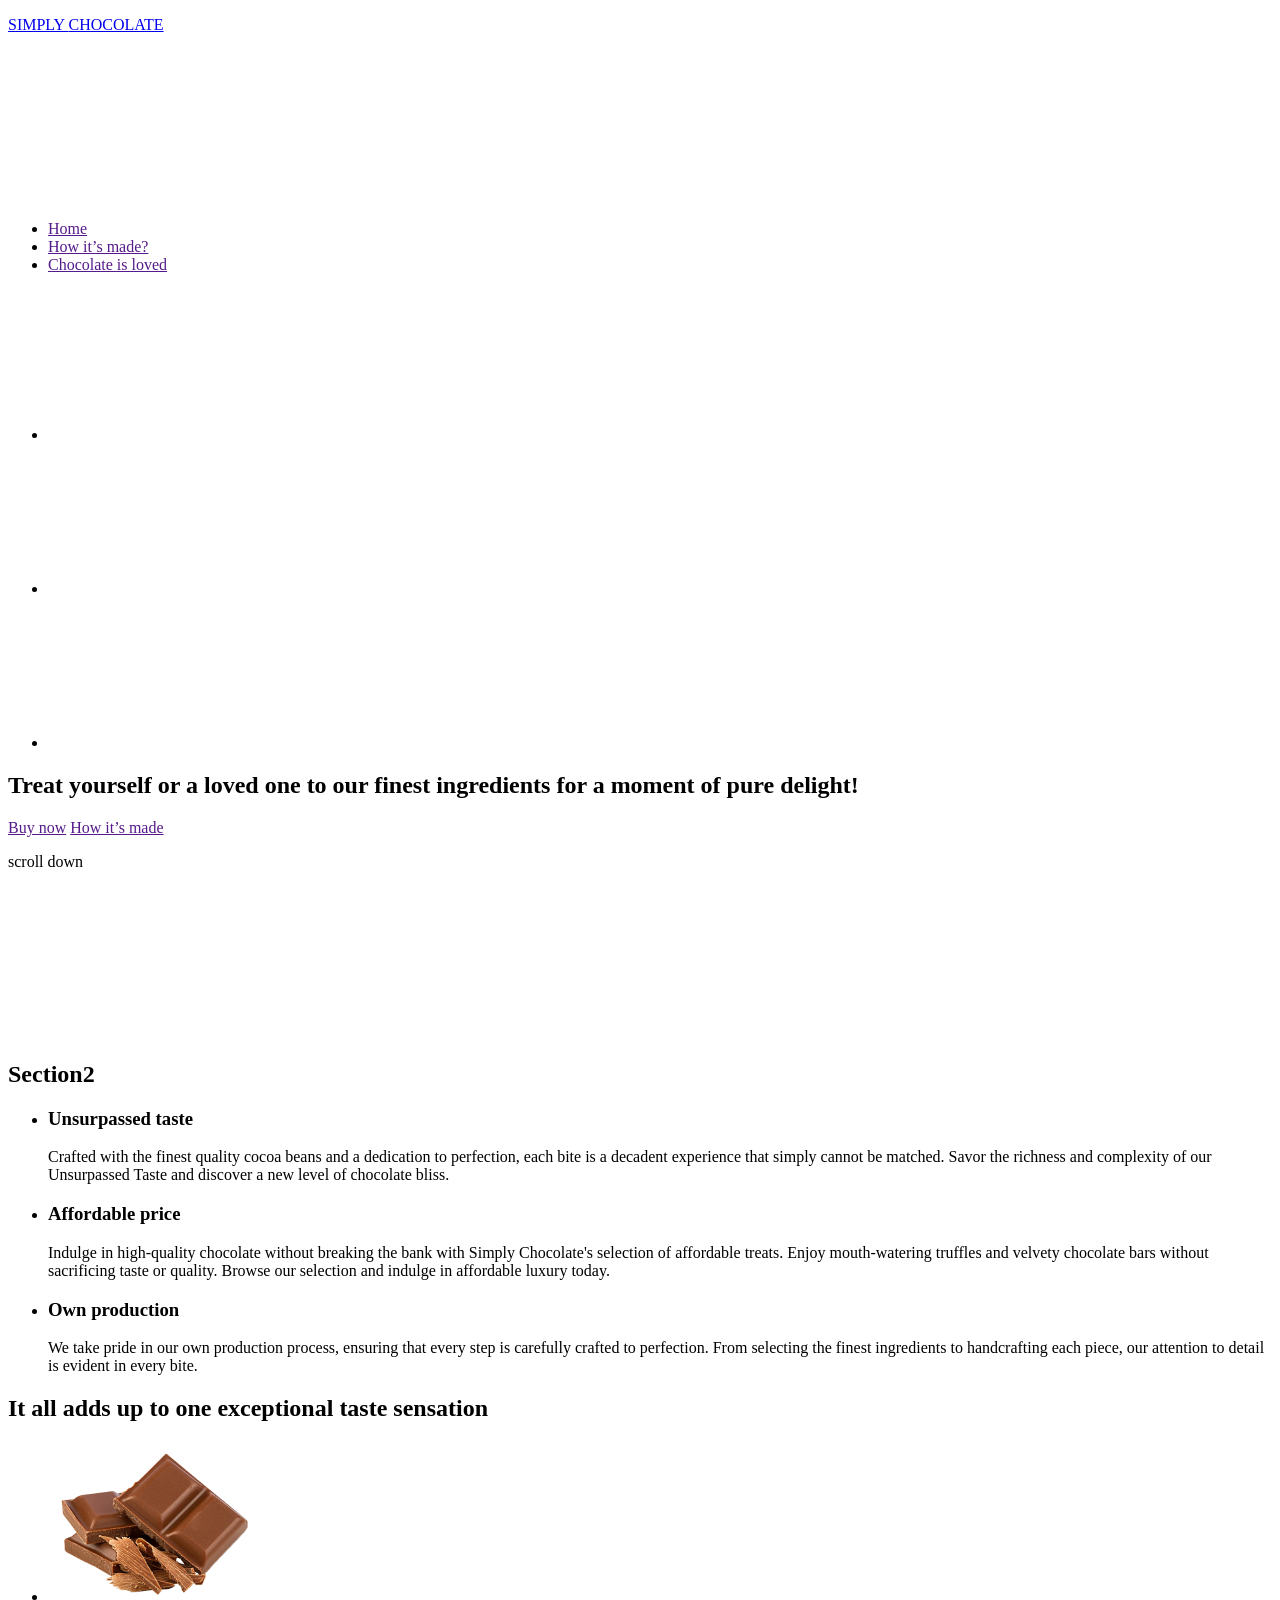
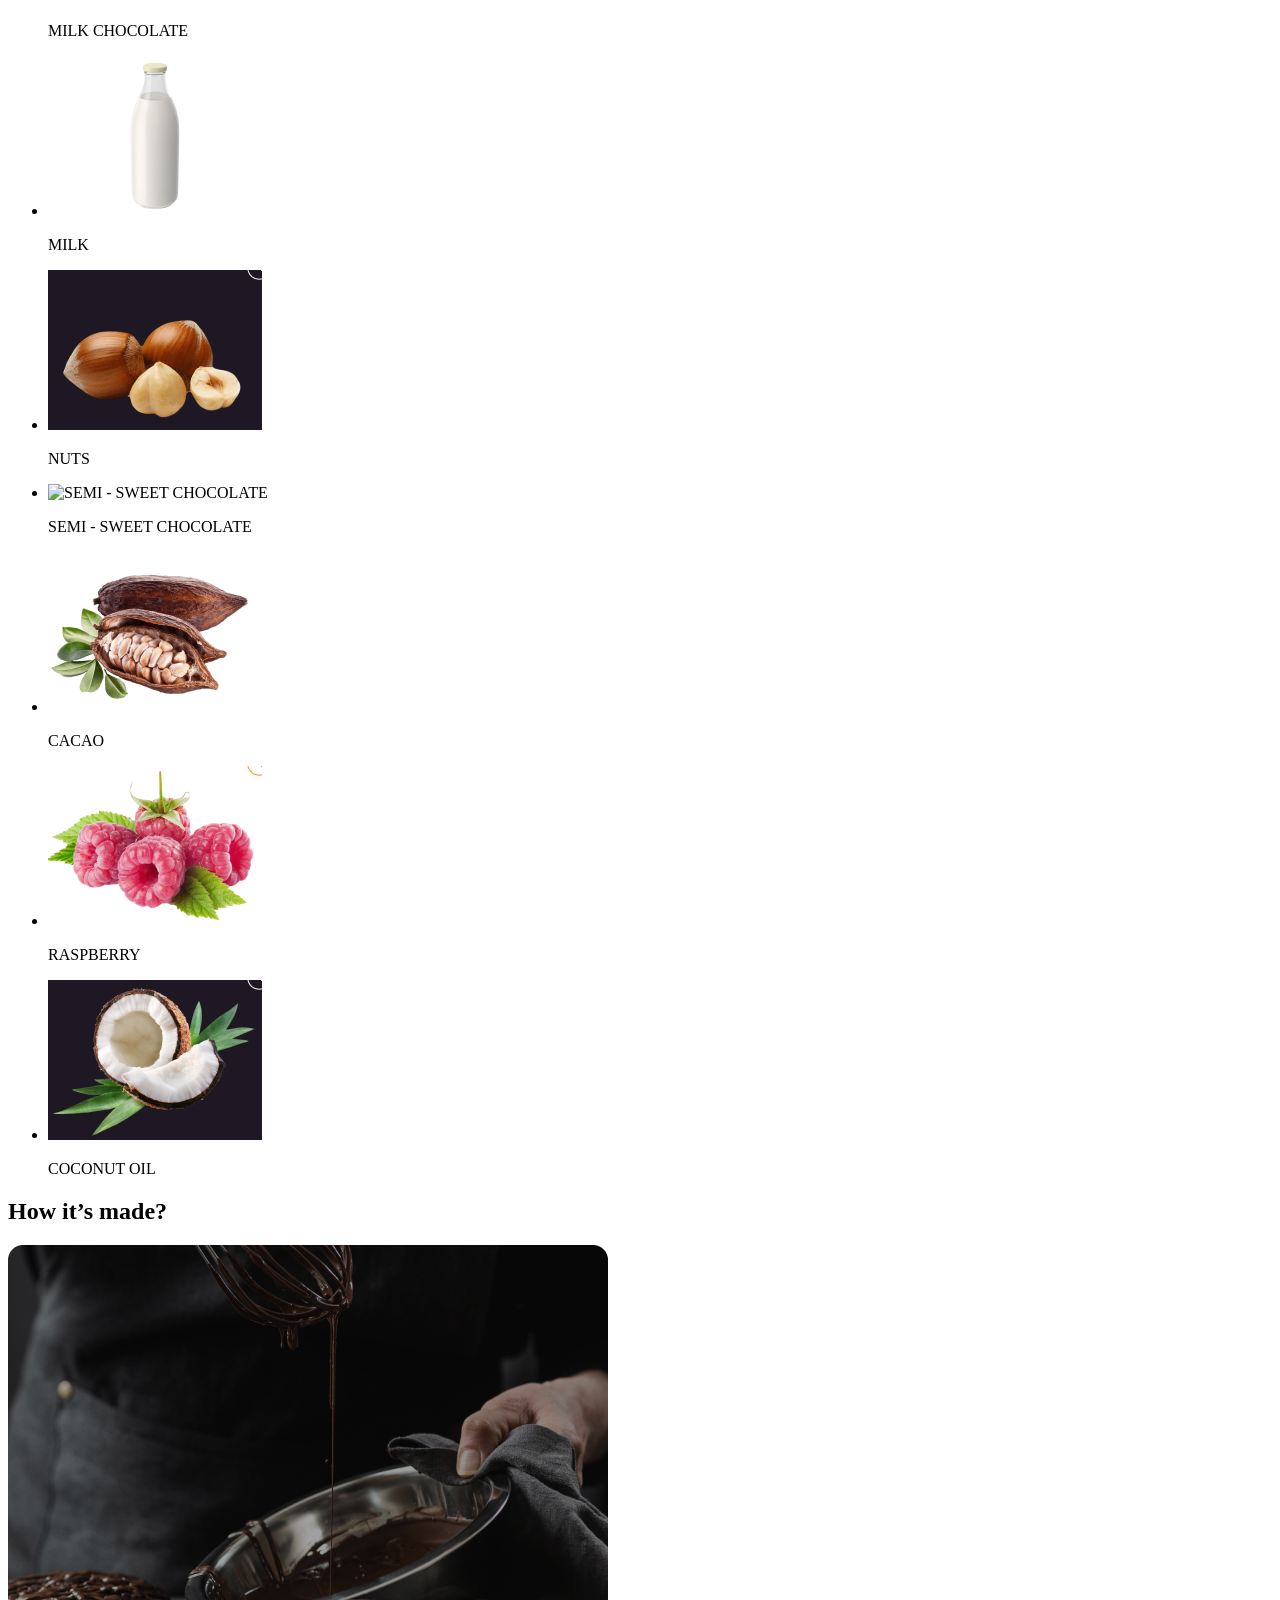
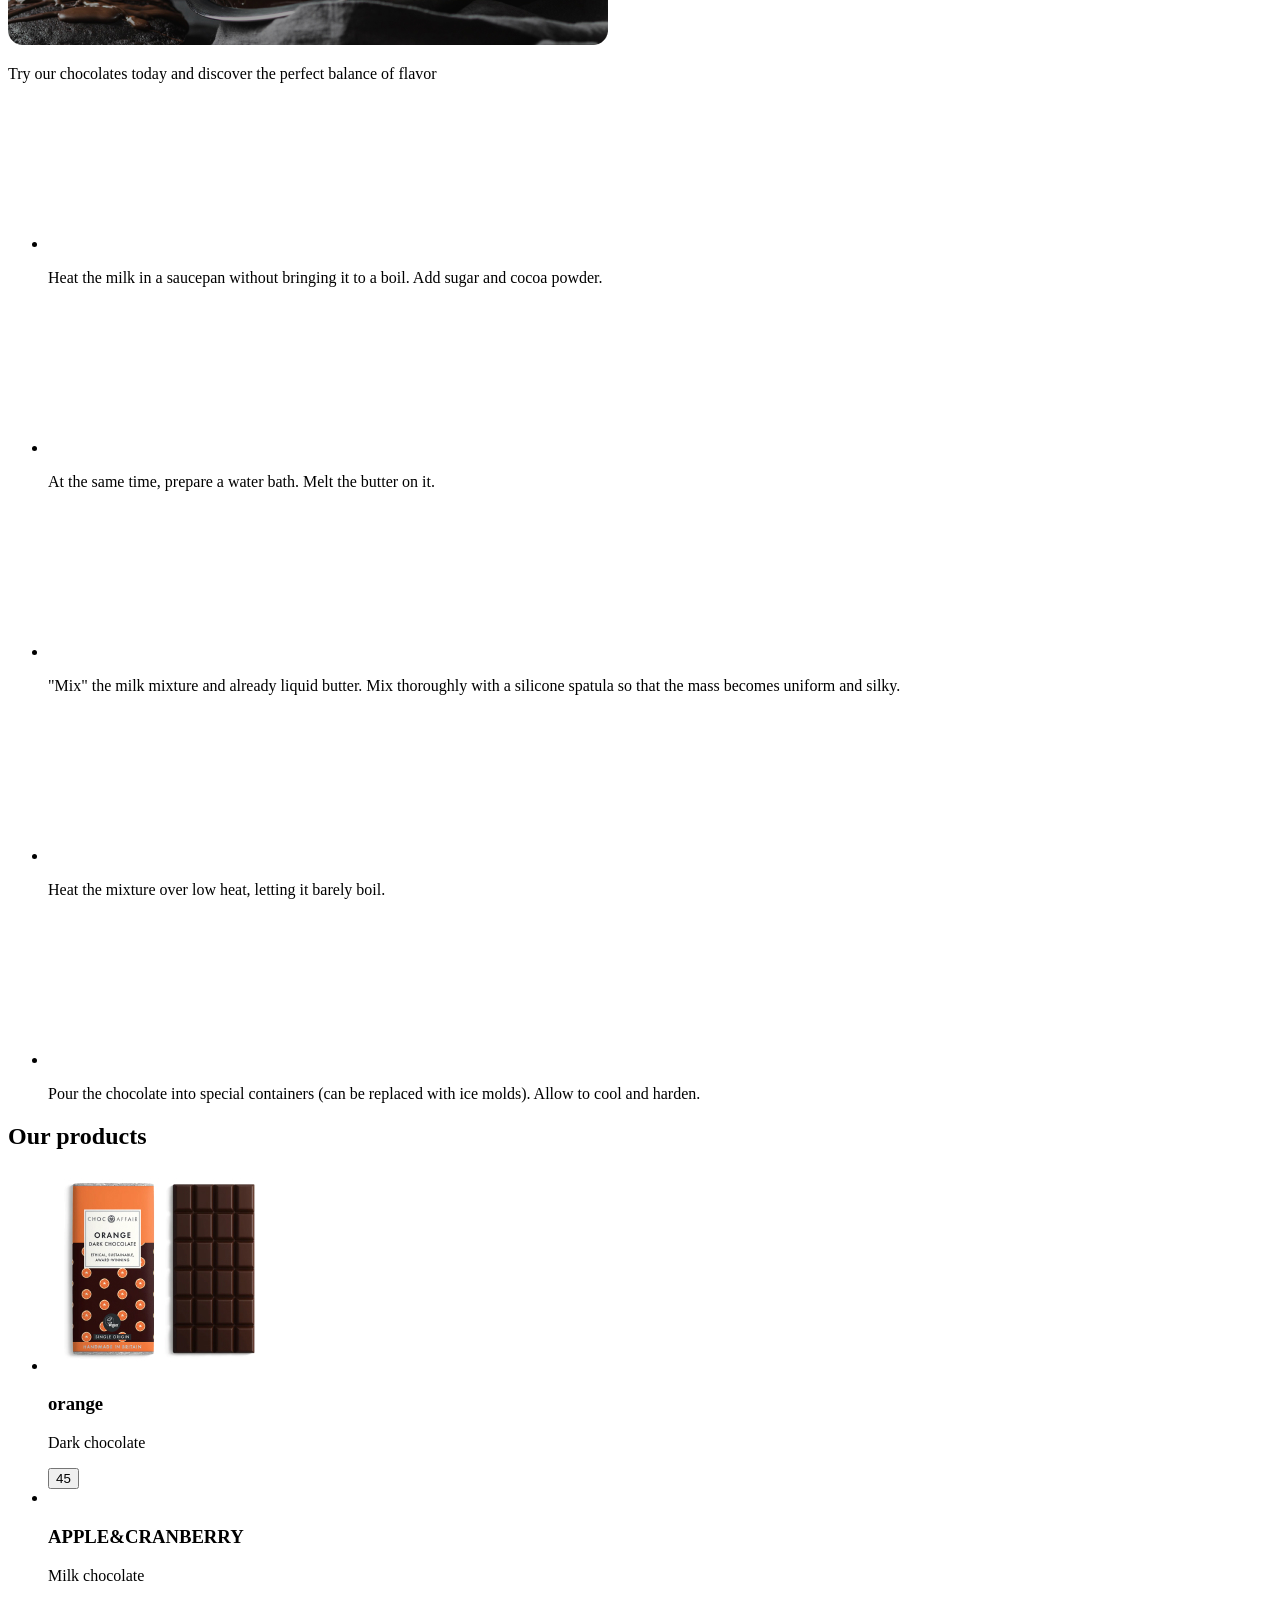
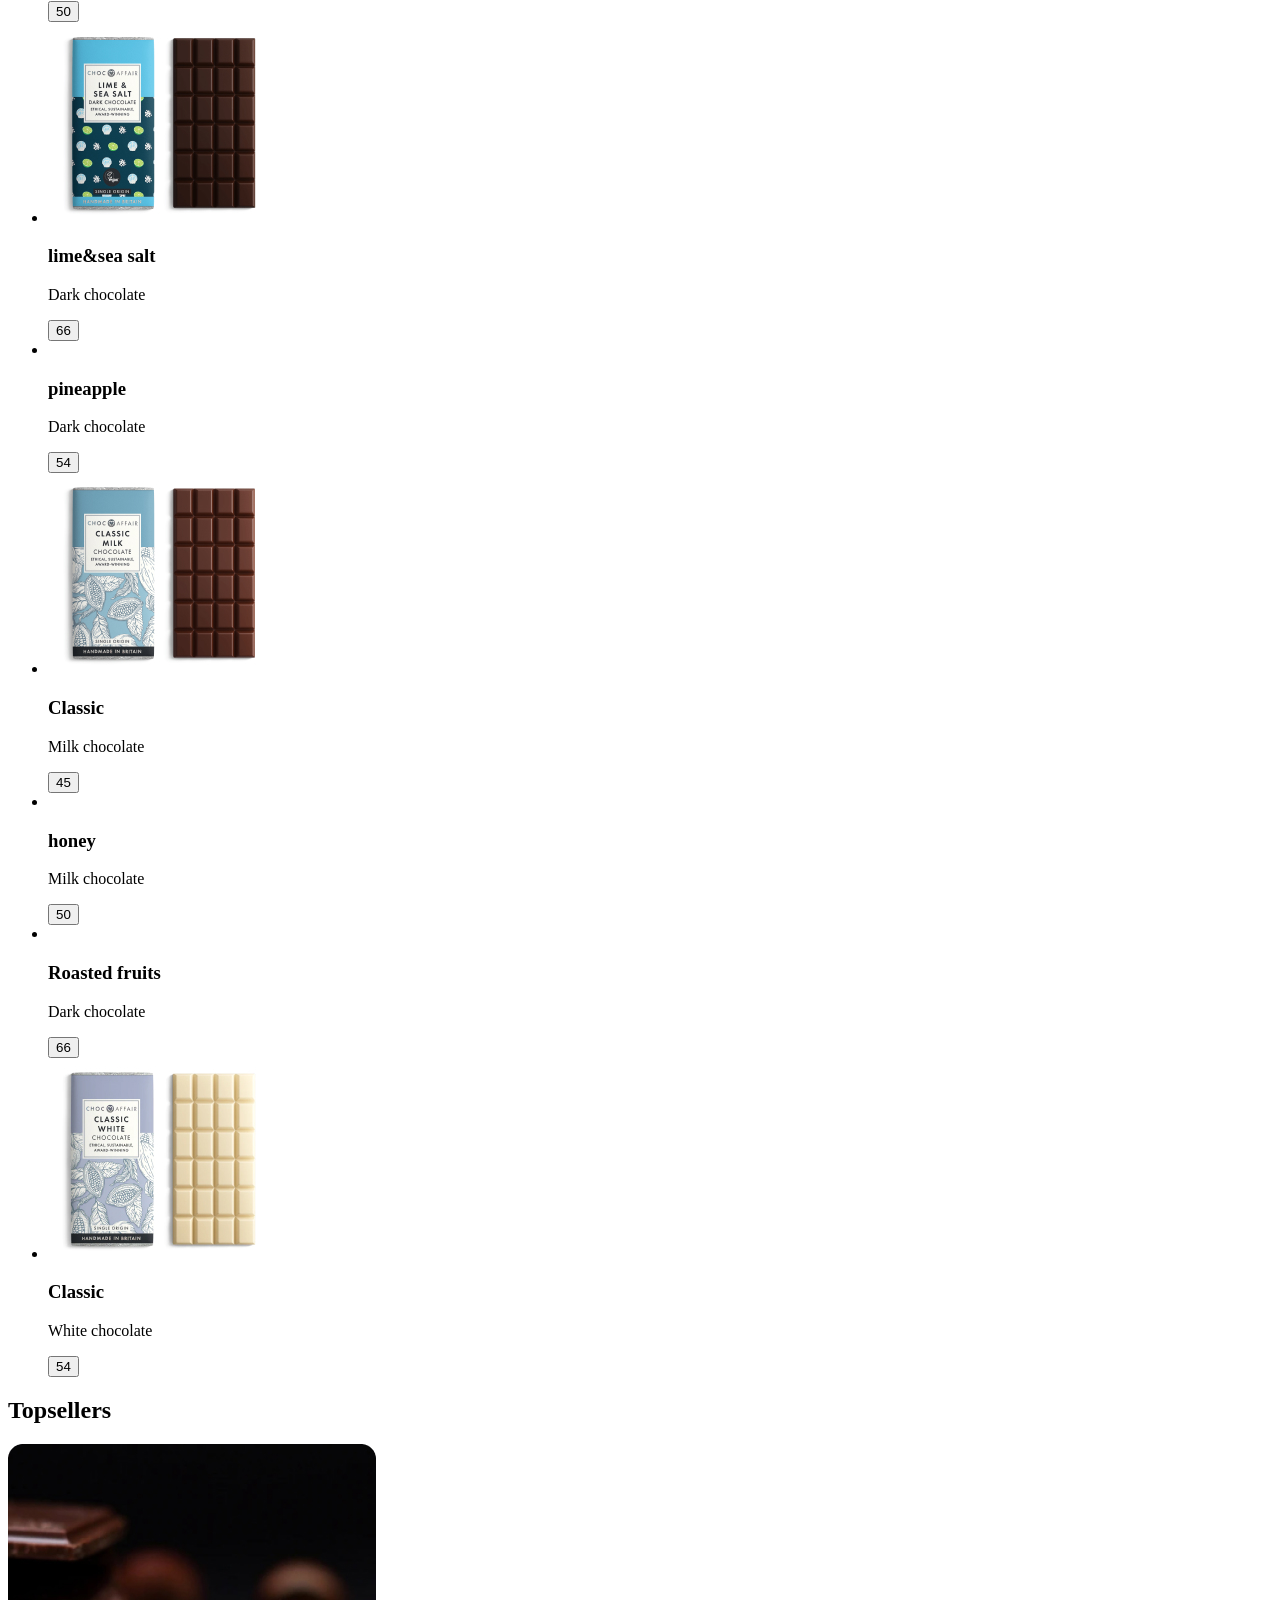
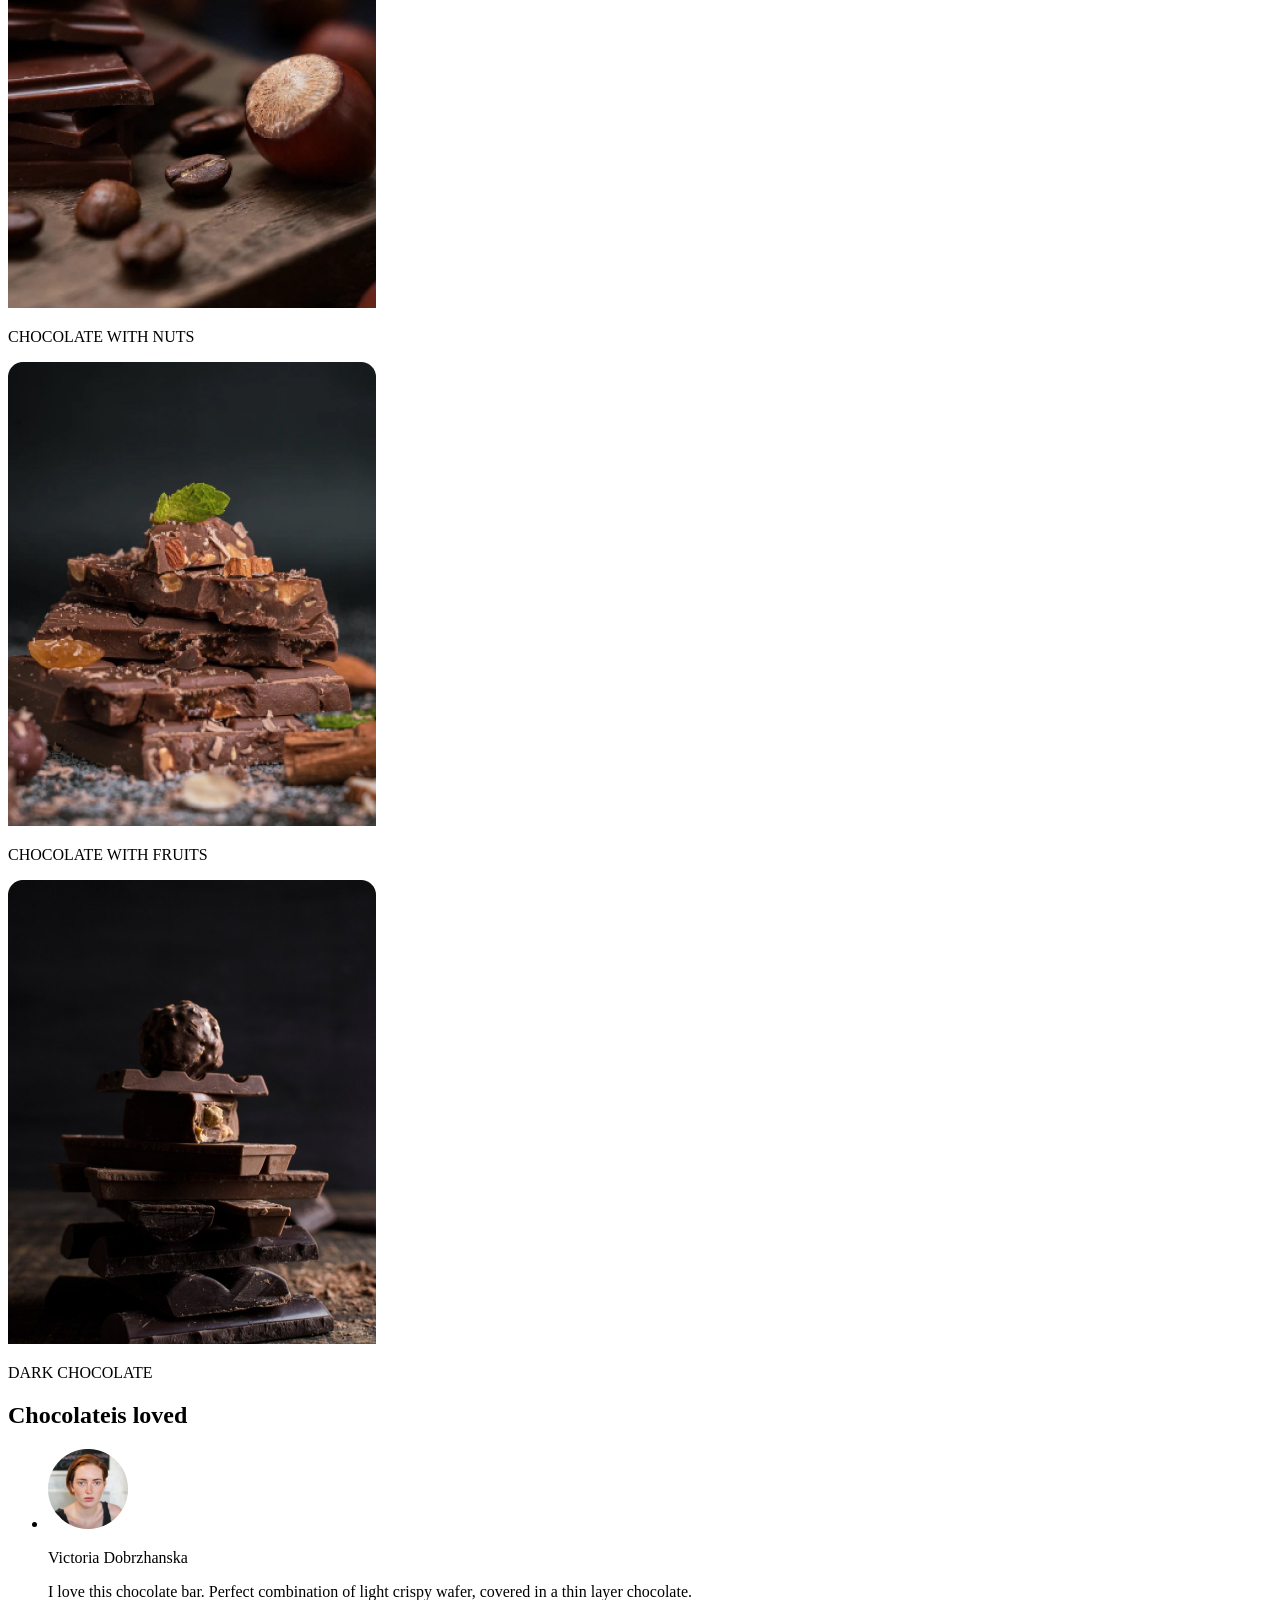
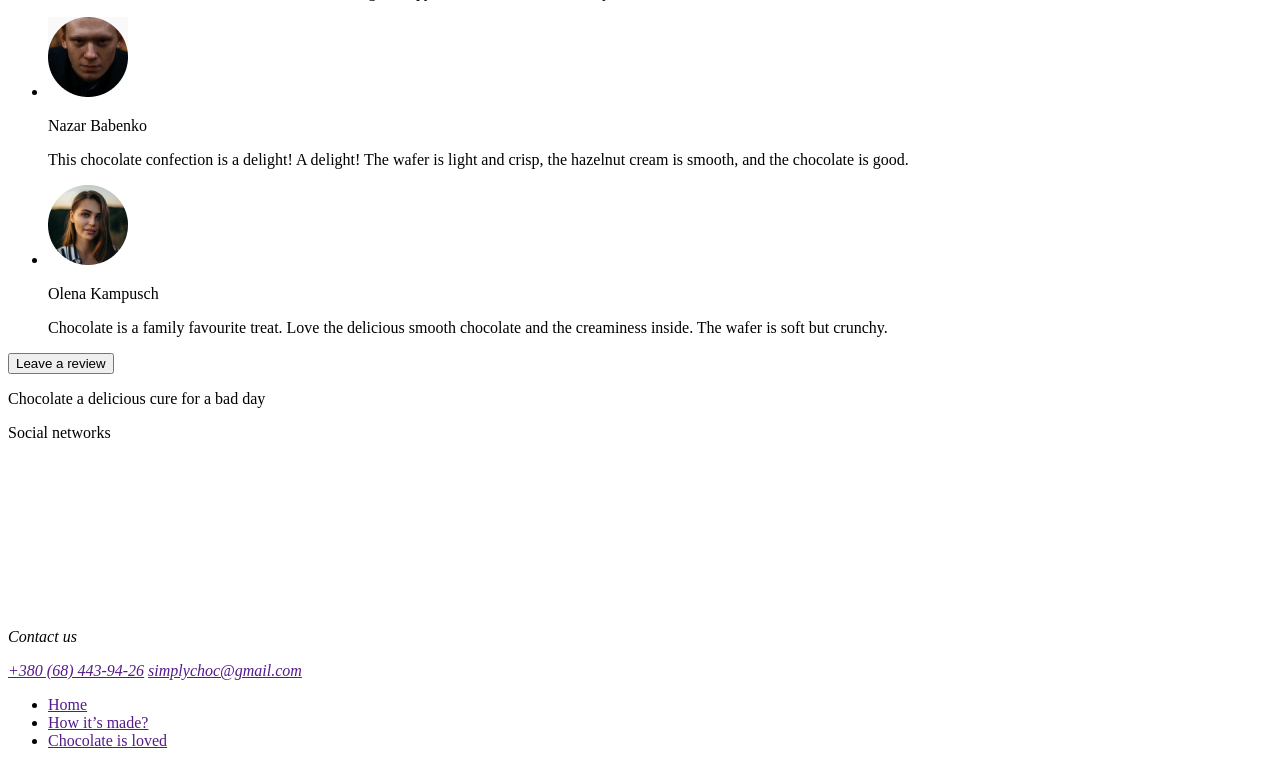
==== index.html @ 41097654 "1" ====
<!DOCTYPE html>
<html lang="en">

<head>
    <meta charset="UTF-8">
    <meta name="viewport" content="width=device-width, initial-scale=1.0">
    <title>Document</title>
</head>

<body>
    <header>
        <div>
            <a href="./index.html">
                <p>SIMPLY <span>CHOCOLATE</span></p>
            </a>
            <svg>
                <use href=""></use>
            </svg>
        </div>
        <nav>
            <ul>
                <li><a href="">Home</a></li>
                <li><a href="">How it’s made?</a></li>
                <li><a href="">Chocolate is loved</a></li>
            </ul>
            <ul>
                <li>
                    <svg>
                        <use></use>
                    </svg>
                </li>
                <li>
                    <svg>
                        <use></use>
                    </svg>
                </li>
                <li>
                    <svg>
                        <use></use>
                    </svg>
                </li>
            </ul>

        </nav>
    </header>

    <main>
        <!-- section 1 -->
        <section>
            <h1>Treat yourself or a loved one to
                our finest ingredients for a moment
                of pure delight!</h1>
            <div>
                <a href="">Buy now</a>
                <a href="">How it’s made</a>
            </div>
            <p>scroll down</p>
            <a href="">
                <svg>
                    <use href=""></use>
                </svg>
            </a>

        </section>
        <!-- sectin 2 -->
        <section>
            <h2>Section2</h2>
            <ul>
                <li>
                    <h3>Unsurpassed taste</h3>
                    <p>Crafted with the finest quality cocoa beans and a dedication to perfection, each bite is a
                        decadent experience that
                        simply cannot be matched. Savor the richness and complexity of our Unsurpassed Taste and
                        discover a new level of
                        chocolate bliss.</p>
                </li>
                <li>
                    <h3>Affordable price</h3>
                    <p>Indulge in high-quality chocolate without breaking the bank with Simply Chocolate's selection of
                        affordable treats.
                        Enjoy mouth-watering truffles and velvety chocolate bars without sacrificing taste or quality.
                        Browse our selection and
                        indulge in affordable luxury today.</p>
                </li>
                <li>
                    <h3>Own production</h3>
                    <p>We take pride in our own production process, ensuring that every step is carefully crafted to
                        perfection. From selecting
                        the finest ingredients to handcrafting each piece, our attention to detail is evident in every
                        bite.</p>
                </li>
            </ul>
        </section>
        <!-- section 3 -->
        <section>
            <h2>It all adds up to one exceptional <span>taste</span> sensation</h2>
            <ul>
                <li>
                    <div>
                        <img src="./image/ingredients/milk-chocolate.jpg" alt="MILK CHOCOLATE" srcset="">
                        <p>MILK CHOCOLATE</p>
                    </div>
                </li>
                <li>
                    <div>
                        <img src="./image/ingredients/milk.jpg" alt="MILK" srcset="">
                        <p>MILK</p>
                    </div>
                </li>
                <li>
                    <div>
                        <img src="./image/ingredients/nuts.jpg" alt="NUTS" srcset="">
                        <p>NUTS</p>
                    </div>
                </li>
                <li>
                    <div>
                        <img src="" alt="SEMI - SWEET CHOCOLATE" srcset="">
                        <p>SEMI - SWEET CHOCOLATE</p>
                    </div>
                </li>
                <li>
                    <div>
                        <img src="./image/ingredients/cacao.jpg" alt="CACAO" srcset="">
                        <p>CACAO</p>
                    </div>
                </li>
                <li>
                    <div>
                        <img src="./image/ingredients/raspberry.jpg" alt="RASPBERRY" srcset="">
                        <p>RASPBERRY</p>
                    </div>
                </li>
                <li>
                    <div>
                        <img src="./image/ingredients/coconut-oil.jpg" alt="COCONUT OIL" srcset="">
                        <p>COCONUT OIL</p>
                    </div>
                </li>
            </ul>

        </section>
        <!-- section 4 -->
        <section>
            <h2>How it’s <span>made</span>?</h2>
            <div>
                <img src="./image/video.jpg" alt="">
                <div>
                    <p>Try our chocolates today and discover the perfect balance of flavor</p>
                    <ul>
                        <li>
                            <svg></svg>
                            <p>Heat the milk in a saucepan without bringing it to a boil. Add sugar and cocoa powder.
                            </p>
                        </li>
                        <li>
                            <svg></svg>
                            <p>At the same time, prepare a water bath. Melt the butter on it.</p>
                        </li>
                        <li>
                            <svg></svg>
                            <p>"Mix" the milk mixture and already liquid butter. Mix thoroughly with a silicone spatula
                                so that the mass becomes
                                uniform and silky.</p>
                        </li>
                        <li>
                            <svg></svg>
                            <p>Heat the mixture over low heat, letting it barely boil.</p>
                        </li>
                        <li>
                            <svg></svg>
                            <p>Pour the chocolate into special containers (can be replaced with ice molds). Allow to
                                cool and harden.</p>
                        </li>
                    </ul>
                </div>
            </div>
        </section>
        <!-- section 5 -->
        <section>
            <h2>Our <span>products</span> </h2>
            <ul>
                <li>
                    <div>
                        <img src="./image/our_products/orange.jpg" alt="" srcset="">
                        <h3>orange</h3>
                        <p>Dark chocolate</p>
                        <button type="button">45</button>
                    </div>
                </li>
                <li>
                    <div>
                        <img src="." alt="" srcset="">
                        <h3>APPLE&CRANBERRY</h3>
                        <p>Milk chocolate</p>
                        <button type="button">50</button>
                    </div>
                </li>
                <li>
                    <div>
                        <img src="./image/our_products/lime.jpg" alt="" srcset="">
                        <h3>lime&sea salt</h3>
                        <p>Dark chocolate</p>
                        <button type="button">66</button>
                    </div>
                </li>
                <li>
                    <div>
                        <img src="./image/our_products/" alt="" srcset="">
                        <h3>pineapple</h3>
                        <p>Dark chocolate</p>
                        <button type="button">54</button>
                    </div>
                </li>
                <li>
                    <div>
                        <img src="./image/our_products/classic.jpg" alt="" srcset="">
                        <h3>Classic</h3>
                        <p>Milk chocolate</p>
                        <button type="button">45</button>
                    </div>
                </li>
                <li>
                    <div>
                        <img src="./image/our_products/" alt="" srcset="">
                        <h3>honey</h3>
                        <p>Milk chocolate</p>
                        <button type="button">50</button>
                    </div>
                </li>
                <li>
                    <div>
                        <img src="" alt="" srcset="">
                        <h3>Roasted fruits</h3>
                        <p>Dark chocolate</p>
                        <button type="button">66</button>
                    </div>
                </li>
                <li>
                    <div>
                        <img src="./image/our_products/classsic_white.jpg" alt="" srcset="">
                        <h3>Classic</h3>
                        <p>White chocolate</p>
                        <button type="button">54</button>
                    </div>
                </li>
            </ul>
        </section>
        <!-- section 6 -->
        <section>
            <h2><span>Top</span>sellers</h2>
            <div>
                <img src="./image/sellers/1.jpg" alt="" srcset="">
                <p>CHOCOLATE WITH NUTS</p>
            </div>
            <div>
                <img src="./image/sellers/2.jpg" alt="" srcset="">
                <p>CHOCOLATE WITH FRUITS</p>
            </div>
            <div>
                <img src="./image/sellers/3.jpg" alt="" srcset="">
                <p>DARK CHOCOLATE</p>
            </div>

        </section>
        <!-- ssection 7 -->
        <section>
            <h2><span>Chocolate</span>is loved</h2>
            <ul>
                <li>
                    <div>
                        <img src="./image/people/victoria.jpg" alt="">
                        <p>Victoria Dobrzhanska</p>
                        <p>I love this chocolate bar. Perfect combination of light crispy wafer, covered in a thin layer
                            chocolate.</p>
                    </div>
                </li>
                <li>
                    <div>
                        <img src="./image/people/nazar.jpg" alt="">
                        <p>Nazar Babenko</p>
                        <p>This chocolate confection is a delight! A delight! The wafer is light and crisp, the hazelnut
                            cream is smooth, and the
                            chocolate is good.</p>
                    </div>
                </li>
                <li>
                    <div>
                        <img src="./image/people/olena.jpg" alt="">
                        <p>Olena Kampusch</p>
                        <p>Chocolate is a family favourite treat. Love the delicious smooth chocolate and the creaminess
                            inside. The wafer is soft
                            but crunchy.</p>
                    </div>
                </li>
            </ul>
            <button>Leave a review</button>
        </section>


    </main>
    <footer>
        <div>
            <p>Chocolate a delicious cure for a bad day</p>
            <div>
                <p>Social networks</p>
                <div>
                    <svg>
                        <use></use>
                    </svg>
                    <svg>
                        <use></use>
                    </svg>
                    <svg>
                        <use></use>
                    </svg>
                </div>
            </div>

            <address>
                <p>Contact us</p>
                <a href="">+380 (68) 443-94-26</a>
                <a href="">simplychoc@gmail.com</a>
            </address>
        </div>
        <div>
            <nav>
                <ul>
                    <li><a href="">Home</a></li>
                    <li><a href="">How it’s made?</a></li>
                    <li><a href="">Chocolate is loved</a></li>
                </ul>
                <ul>
            </nav>
        </div>

    </footer>
</body>

</html>
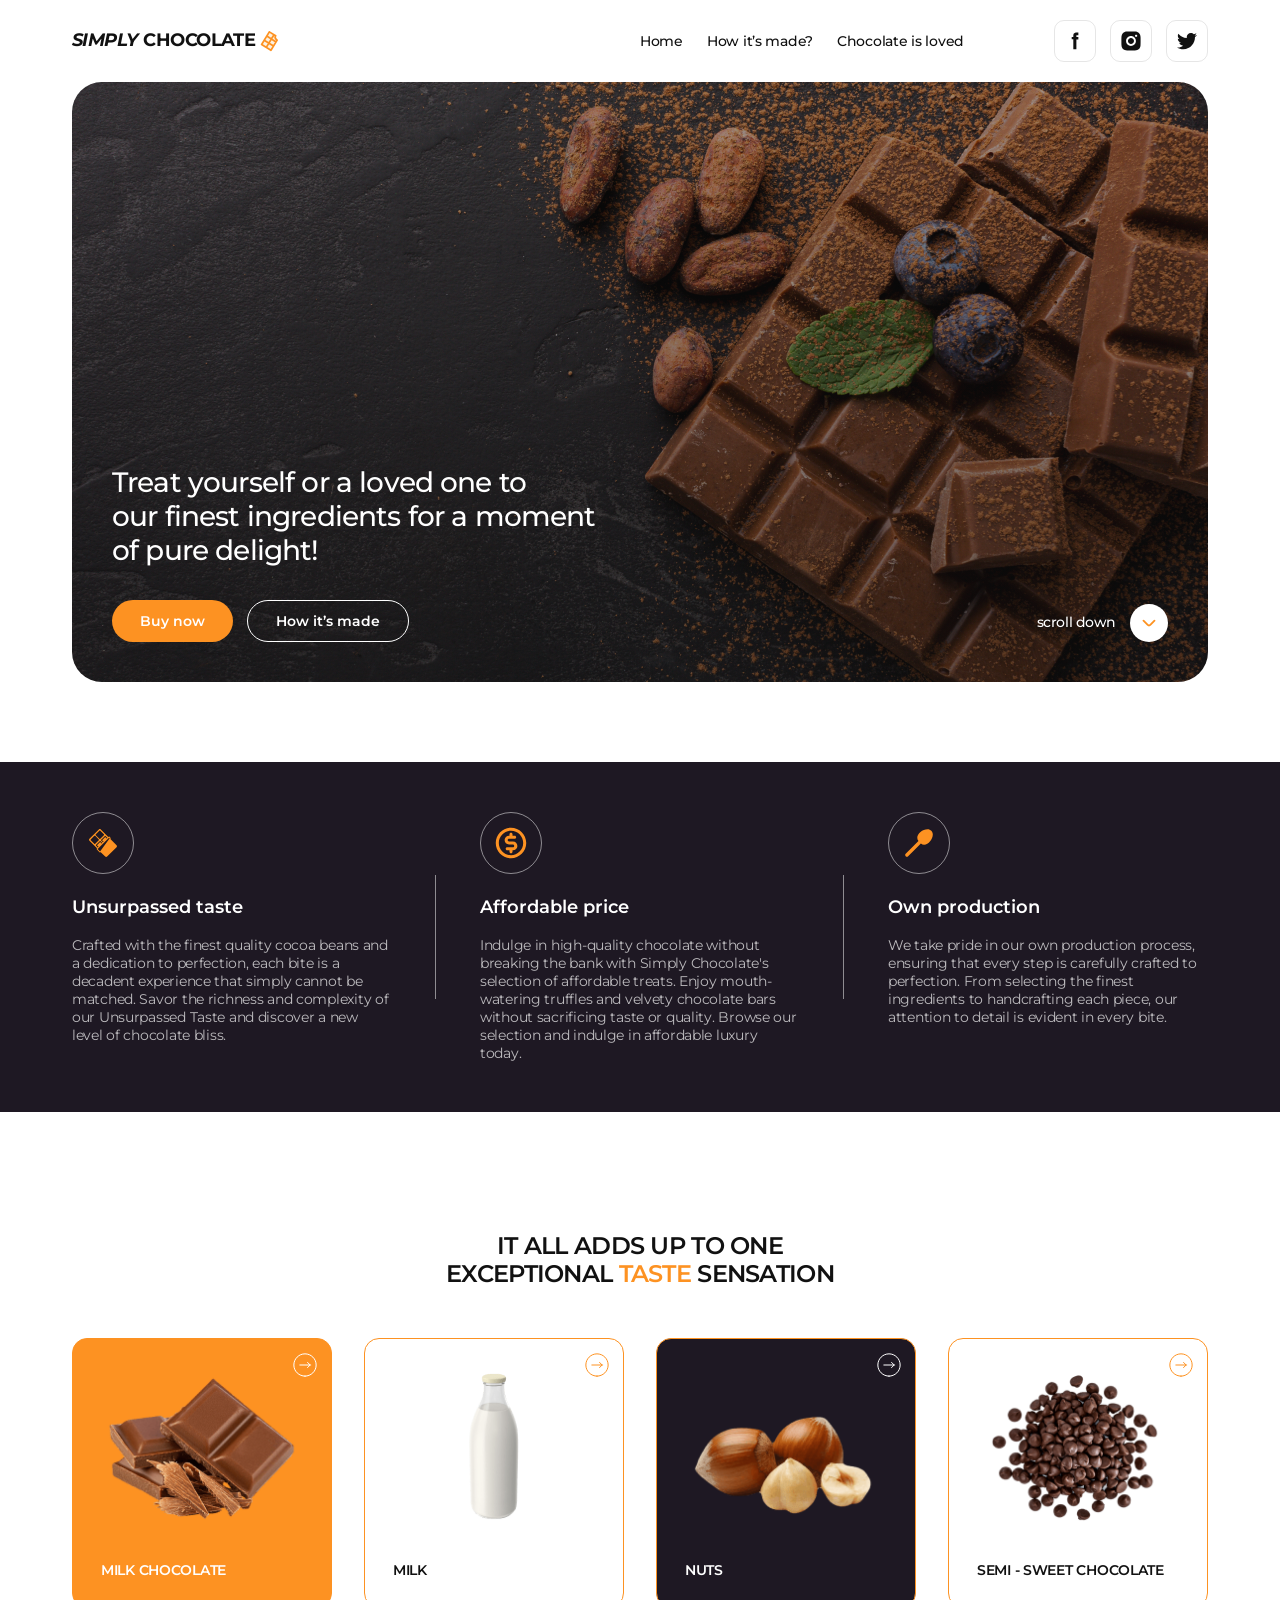
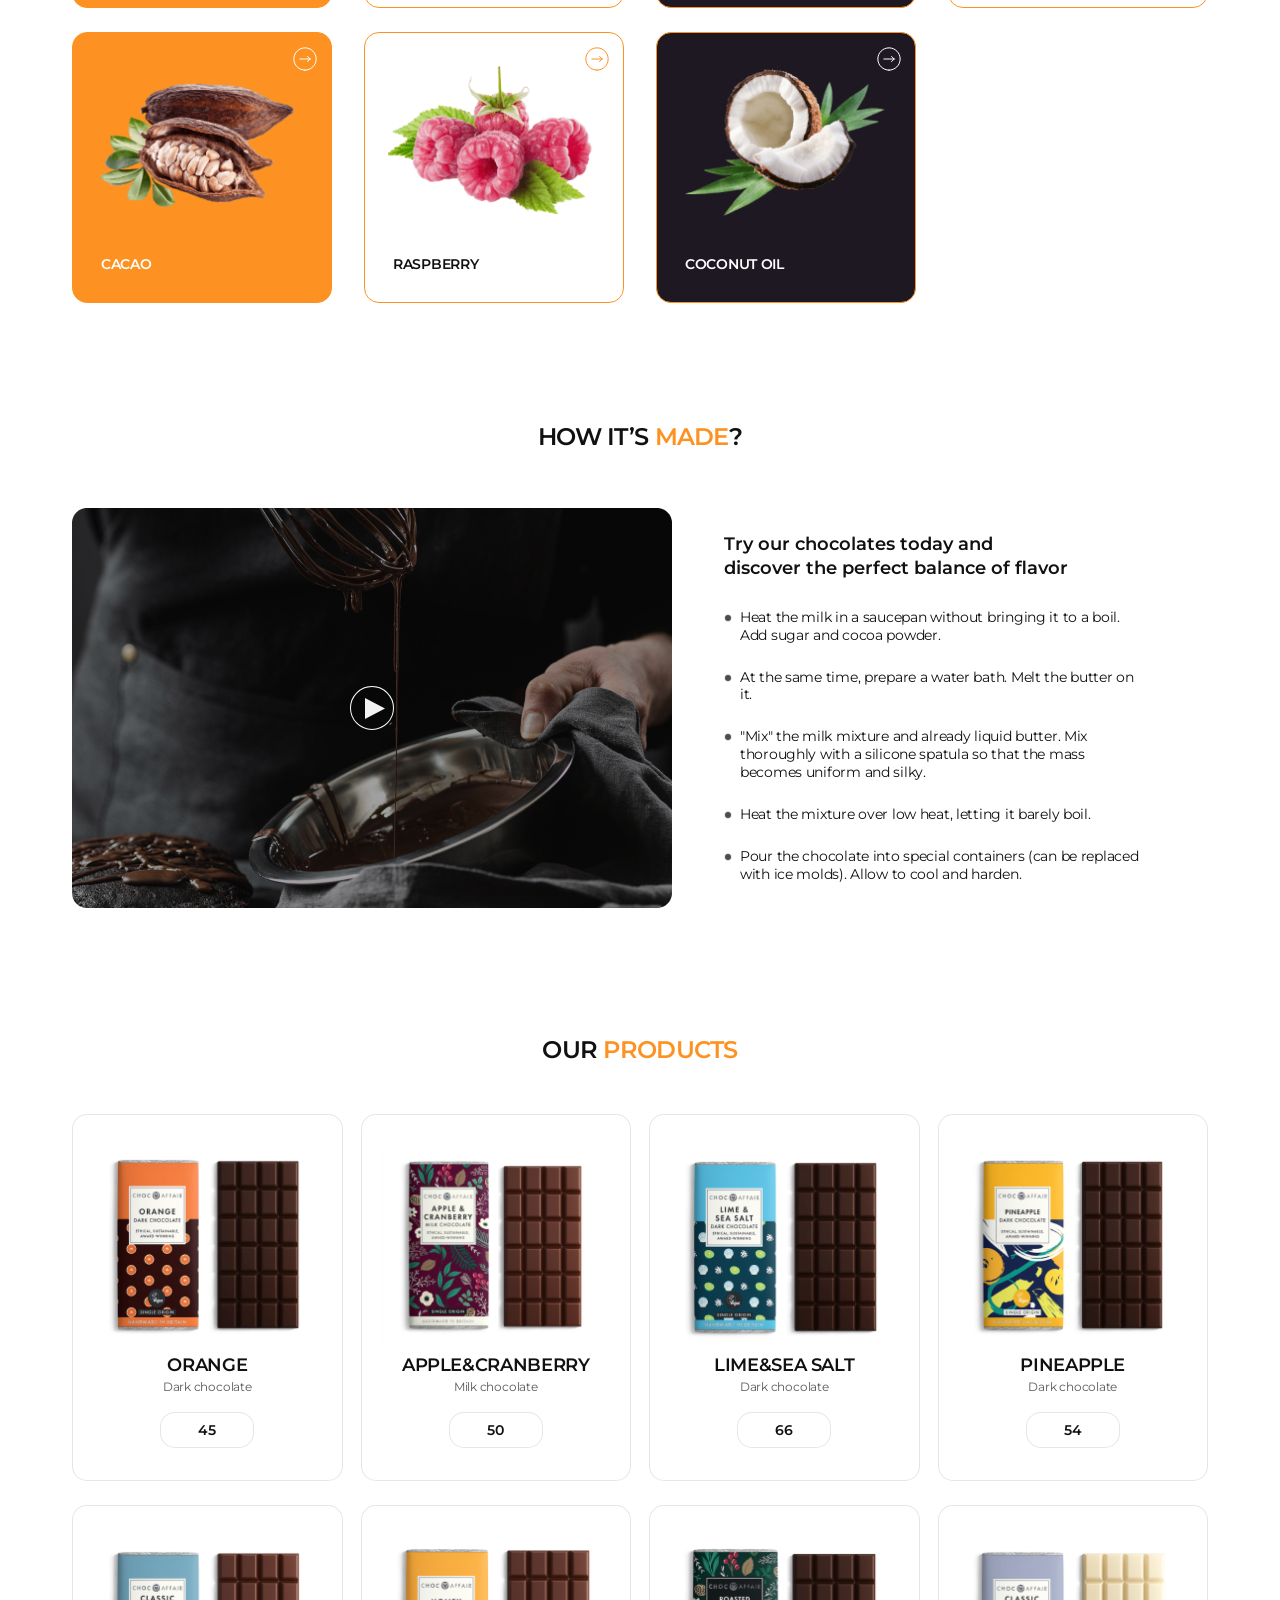
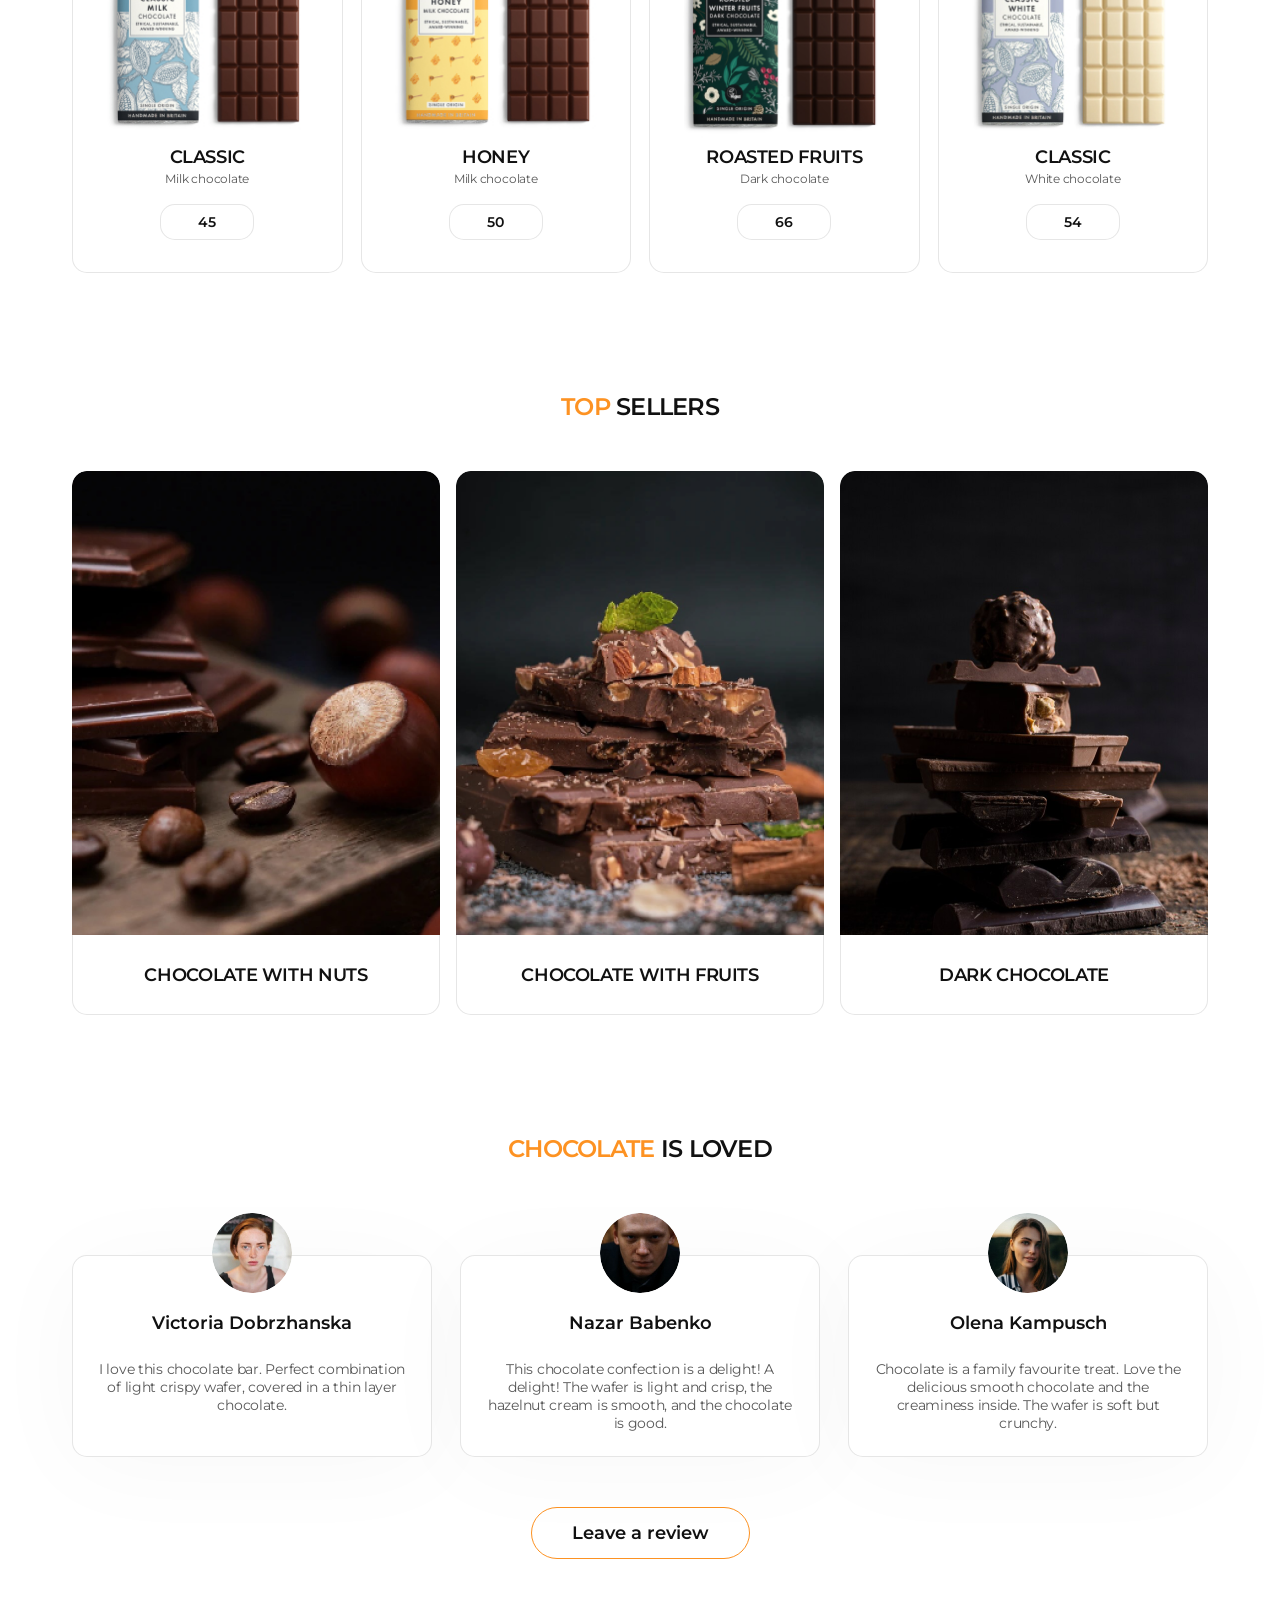
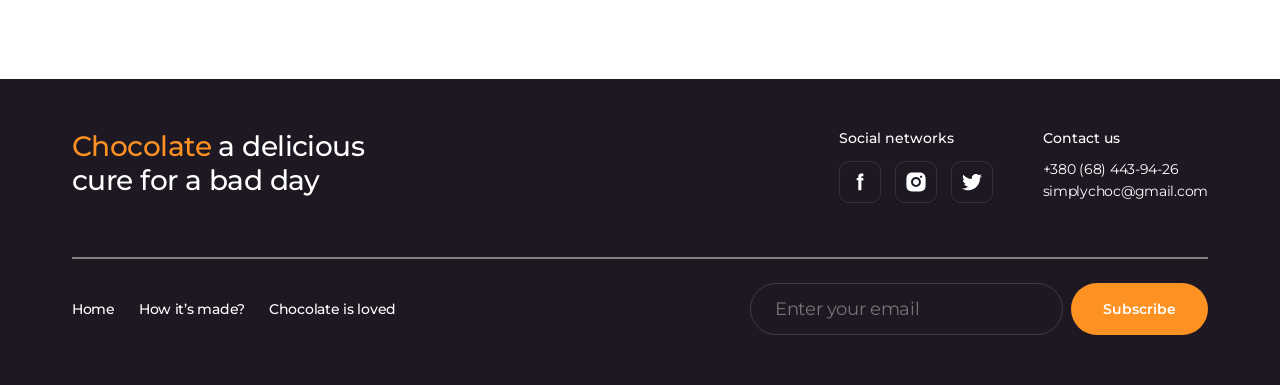
==== commit 5b1cce7e: "1" ====
--- a/index.html
+++ b/index.html
@@ -4,337 +4,744 @@
 <head>
     <meta charset="UTF-8">
     <meta name="viewport" content="width=device-width, initial-scale=1.0">
+    <link rel="stylesheet" href="https://cdn.jsdelivr.net/npm/modern-normalize@3.0.1/modern-normalize.min.css">
+    <link rel="preconnect" href="https://fonts.googleapis.com">
+    <link rel="preconnect" href="https://fonts.gstatic.com" crossorigin>
+    <link href="https://fonts.googleapis.com/css2?family=Montserrat:ital,wght@0,100..900;1,100..900&display=swap"
+        rel="stylesheet">
+    <link rel="stylesheet" href="./css/index.css">
     <title>Document</title>
 </head>
 
 <body>
-    <header>
-        <div>
-            <a href="./index.html">
-                <p>SIMPLY <span>CHOCOLATE</span></p>
-            </a>
-            <svg>
-                <use href=""></use>
-            </svg>
-        </div>
-        <nav>
-            <ul>
-                <li><a href="">Home</a></li>
-                <li><a href="">How it’s made?</a></li>
-                <li><a href="">Chocolate is loved</a></li>
-            </ul>
-            <ul>
-                <li>
-                    <svg>
-                        <use></use>
+    <header class="header">
+        <div class="container page-header-container">
+            <nav class="head-nav">
+                <a class="logo" href="./index.html">
+                    <span class="italic-text"> SIMPLY</span>&nbsp;CHOCOLATE
+                    <svg class="logo-icon" width="21" height="21">
+                        <use href="./image/symbol-defs.svg#icon-chocolate"></use>
                     </svg>
+                </a>
+
+                <ul class="header-menu">
+                    <li class="menu-item"><a class="menu-link" href="./index.html">Home</a></li>
+                    <li class="menu-item"><a class="menu-link" href="#made">How it’s made?</a></li>
+                    <li class="menu-item"><a class="menu-link" href="#chocolove">Chocolate is loved</a></li>
+                </ul>
+
+            </nav>
+            <button class="mob-menu-btn">
+                <svg class="mob-menu-icon" width="28" height="28">
+                    <use href="./image/symbol-defs.svg#icon-mob_menu"></use>
+                </svg>
+            </button>
+            <ul class="sicial-list">
+                <li class="social-list-item">
+                    <a class="social-list-link" href=" https://www.facebook.com/?locale=uk_UA">
+                        <svg class="header-social-svg" width="24" height="24">
+                            <use href="./image/symbol-defs.svg#icon-facebook"></use>
+                        </svg>
+                    </a>
+
                 </li>
-                <li>
-                    <svg>
-                        <use></use>
-                    </svg>
+                <li class="social-list-item">
+                    <a class="social-list-link" href="https://www.instagram.com/">
+                        <svg class="header-social-svg" width="24" height="24">
+                            <use href="./image/symbol-defs.svg#icon-instagram"></use>
+                        </svg>
+                    </a>
+
                 </li>
-                <li>
-                    <svg>
-                        <use></use>
-                    </svg>
+                <li class="social-list-item">
+                    <a class="social-list-link" href="https://x.com/?lang=uk">
+                        <svg class="header-social-svg" width="24" height="24">
+                            <use href="./image/symbol-defs.svg#icon-twitter"></use>
+                        </svg>
+                    </a>
+
                 </li>
             </ul>
 
-        </nav>
+        </div>
+
     </header>
 
     <main>
         <!-- section 1 -->
         <section>
-            <h1>Treat yourself or a loved one to
-                our finest ingredients for a moment
-                of pure delight!</h1>
-            <div>
-                <a href="">Buy now</a>
-                <a href="">How it’s made</a>
-            </div>
-            <p>scroll down</p>
-            <a href="">
-                <svg>
-                    <use href=""></use>
-                </svg>
-            </a>
+            <div class="container">
+                <div class="background-container">
+                    <h1 class="head-title">Treat yourself or a loved one to <span class="hero-text-wrapp"> our finest
+                            ingredients for a moment
+                            of pure delight!</span>
+                    </h1>
+                    <div class="container-link">
+
+                        <div class="container-link-buy">
+                            <a class="link-buy text-link" href="#products">Buy now</a>
+                            <a class="link-how-made text-link" href="#made">How it’s made</a>
+                        </div>
+                        <div class="scroll">
+                            <p class="scroll-text">scroll down</p>
+                            <a class="scroll-link" href="#scroll">
+                                <svg class="scroll-svg" width="22" height="22">
+                                    <use href="./image/symbol-defs.svg#icon-scroll"></use>
+                                </svg>
+                            </a>
+                        </div>
+
+                    </div>
+
+
+                </div>
+
+            </div>
+
 
         </section>
         <!-- sectin 2 -->
-        <section>
-            <h2>Section2</h2>
-            <ul>
-                <li>
-                    <h3>Unsurpassed taste</h3>
-                    <p>Crafted with the finest quality cocoa beans and a dedication to perfection, each bite is a
-                        decadent experience that
-                        simply cannot be matched. Savor the richness and complexity of our Unsurpassed Taste and
-                        discover a new level of
-                        chocolate bliss.</p>
-                </li>
-                <li>
-                    <h3>Affordable price</h3>
-                    <p>Indulge in high-quality chocolate without breaking the bank with Simply Chocolate's selection of
-                        affordable treats.
-                        Enjoy mouth-watering truffles and velvety chocolate bars without sacrificing taste or quality.
-                        Browse our selection and
-                        indulge in affordable luxury today.</p>
-                </li>
-                <li>
-                    <h3>Own production</h3>
-                    <p>We take pride in our own production process, ensuring that every step is carefully crafted to
-                        perfection. From selecting
-                        the finest ingredients to handcrafting each piece, our attention to detail is evident in every
-                        bite.</p>
-                </li>
-            </ul>
+        <section class="section-benefits">
+            <div class="container container-benefits">
+                <h2 class="visually-hidden">Benefits of our chocolate</h2>
+                <ul class="menu-benefits">
+                    <li class="item-benefits">
+                        <div class="icon-benefits">
+                            <svg width="32" height="32">
+                                <use href="./image/symbol-defs.svg#icon-fluent-emoji"></use>
+                            </svg>
+                        </div>
+
+                        <h3 class="title-benefits">Unsurpassed taste</h3>
+                        <p class="text-benefits">Crafted with the finest quality cocoa beans and a dedication to
+                            perfection,
+                            each bite is a
+                            decadent experience that
+                            simply cannot be matched. Savor the richness and complexity of our Unsurpassed Taste and
+                            discover a new level of
+                            chocolate bliss.</p>
+                    </li>
+                    <li class="item-benefits">
+                        <div class="icon-benefits">
+                            <svg width="32" height="32">
+                                <use href="./image/symbol-defs.svg#icon-coin"></use>
+                            </svg>
+                        </div>
+
+                        <h3 class="title-benefits">Affordable price</h3>
+                        <p class="text-benefits">Indulge in high-quality chocolate without breaking the bank with Simply
+                            Chocolate's selection of
+                            affordable treats.
+                            Enjoy mouth-watering truffles and velvety chocolate bars without sacrificing taste or
+                            quality.
+                            Browse our selection and
+                            indulge in affordable luxury today.</p>
+                    </li>
+                    <li class="item-benefits">
+                        <div class="icon-benefits">
+                            <svg width="32" height="32">
+                                <use href="./image/symbol-defs.svg#icon-spoon"></use>
+                            </svg>
+                        </div>
+
+                        <h3 class="title-benefits">Own production</h3>
+                        <p class="text-benefits">We take pride in our own production process, ensuring that every step
+                            is
+                            carefully crafted to
+                            perfection. From selecting
+                            the finest ingredients to handcrafting each piece, our attention to detail is evident in
+                            every
+                            bite.</p>
+                    </li>
+                </ul>
+            </div>
+
         </section>
         <!-- section 3 -->
-        <section>
-            <h2>It all adds up to one exceptional <span>taste</span> sensation</h2>
-            <ul>
-                <li>
-                    <div>
-                        <img src="./image/ingredients/milk-chocolate.jpg" alt="MILK CHOCOLATE" srcset="">
-                        <p>MILK CHOCOLATE</p>
-                    </div>
-                </li>
-                <li>
-                    <div>
-                        <img src="./image/ingredients/milk.jpg" alt="MILK" srcset="">
-                        <p>MILK</p>
-                    </div>
-                </li>
-                <li>
-                    <div>
-                        <img src="./image/ingredients/nuts.jpg" alt="NUTS" srcset="">
-                        <p>NUTS</p>
-                    </div>
-                </li>
-                <li>
-                    <div>
-                        <img src="" alt="SEMI - SWEET CHOCOLATE" srcset="">
-                        <p>SEMI - SWEET CHOCOLATE</p>
-                    </div>
-                </li>
-                <li>
-                    <div>
-                        <img src="./image/ingredients/cacao.jpg" alt="CACAO" srcset="">
-                        <p>CACAO</p>
-                    </div>
-                </li>
-                <li>
-                    <div>
-                        <img src="./image/ingredients/raspberry.jpg" alt="RASPBERRY" srcset="">
-                        <p>RASPBERRY</p>
-                    </div>
-                </li>
-                <li>
-                    <div>
-                        <img src="./image/ingredients/coconut-oil.jpg" alt="COCONUT OIL" srcset="">
-                        <p>COCONUT OIL</p>
-                    </div>
-                </li>
-            </ul>
+        <section class="section">
+            <div class="container">
+                <h2 class="title">It all adds up to one exceptional <span class="text-orange">taste</span> sensation
+                </h2>
+                <ul class="menu-ingridients">
+                    <li class="item-ingridients">
+                        <div>
+                            <svg class="arrow-icon" width="24" height="24">
+                                <use href="./image/symbol-defs.svg#icon-arrow"></use>
+                            </svg>
+                            <img class="image-ingridients" srcset="
+                            ./image/ingredients/milk-chocolate-mob.png 236w, 
+                            ./image/ingredients/milk-chocolate-mob@2x.png 472w,
+                            ./image/ingredients/milk-chocolate.png 214w,
+                            ./image/ingredients/milk-chocolate@2x.png 428w,
+                            " sizes="(min-width: 1168px) 214px, (min-width: 768px) 236px"
+                                src="./image/ingredients/milk-chocolate.png" width="236px" height="176px"
+                                alt="MILK CHOCOLATE">
+                            <p class="text-ingridients">MILK CHOCOLATE</p>
+                        </div>
+                    </li>
+                    <li class="item-ingridients  ">
+                        <div class="third">
+                            <svg class="arrow-icon" width="24" height="24">
+                                <use href="./image/symbol-defs.svg#icon-arrow"></use>
+                            </svg>
+                            <img srcset="
+                            ./image/ingredients/milk-mob.png 236w, 
+                            ./image/ingredients/milk-mob@2x.png 472w,
+                            ./image/ingredients/milk.png 214w,
+                            ./image/ingredients/milk@2x.png 428w,
+                            " sizes="(min-width: 1168px) 214px, (min-width: 768px) 236px"
+                                src="./image/ingredients/milk.png" width="236px" height="176px" alt="MILK" srcset="">
+                            <p class="text-ingridients">MILK</p>
+                        </div>
+                    </li>
+                    <li class="item-ingridients">
+                        <div class="fourth">
+                            <svg class="arrow-icon" width="24" height="24">
+                                <use href="./image/symbol-defs.svg#icon-arrow"></use>
+                            </svg>
+                            <img srcset="
+                            ./image/ingredients/nuts-mob.png 236w, 
+                            ./image/ingredients/nuts-mob@2x.png 472w,
+                            ./image/ingredients/nuts.png 214w,
+                            ./image/ingredients/nuts@2x.png 428w,
+                            " sizes="(min-width: 1168px) 214px, (min-width: 768px) 236px"
+                                src="./image/ingredients/nuts.png" width="236px" height="176px" alt="NUTS" srcset="">
+                            <p class="text-ingridients">NUTS</p>
+                        </div>
+                    </li>
+                    <li class="item-ingridients">
+                        <div class="second">
+                            <svg class="arrow-icon second" width="24" height="24">
+                                <use href="./image/symbol-defs.svg#icon-arrow"></use>
+                            </svg>
+                            <img srcset="
+                            ./image/ingredients/semi-sweet-chocolate-mob.png 236w, 
+                            ./image/ingredients/semi-sweet-chocolate-mob@2x.png 472w,
+                            ./image/ingredients/semi-sweet-chocolate.png 214w,
+                            ./image/ingredients/semi-sweet-chocolate@2x.png 428w,
+                            " sizes="(min-width: 1168px) 214px, (min-width: 768px) 236px"
+                                src="./image/ingrediensemi-sweet-chocolate.png" width="236px" height="176px"
+                                alt="SEMI - SWEET CHOCOLATE" srcset="">
+                            <p class="text-ingridients">SEMI - SWEET CHOCOLATE</p>
+                        </div>
+                    </li>
+                    <li class="item-ingridients">
+                        <div>
+                            <svg class="arrow-icon" width="24" height="24">
+                                <use href="./image/symbol-defs.svg#icon-arrow"></use>
+                            </svg>
+                            <img srcset="
+                            ./image/ingredients/cacao-tablet.png 236w, 
+                            ./image/ingredients/cacao-tablet@2x.png 472w,
+                            ./image/ingredients/cacao.png 214w,
+                            ./image/ingredients/cacao@2x.png 428w,
+                            " sizes="(min-width: 1168px) 214px, (min-width: 768px) 236px"
+                                src="./image/ingredients/cacao.png" width="236px" height="176px" alt="CACAO" srcset="">
+                            <p class="text-ingridients">CACAO</p>
+                        </div>
+                    </li>
+                    <li class="item-ingridients">
+                        <div>
+                            <svg class="arrow-icon" width="24" height="24">
+                                <use href="./image/symbol-defs.svg#icon-arrow"></use>
+                            </svg>
+                            <img srcset="
+                            ./image/ingredients/rasberry-tablet.png 236w, 
+                            ./image/ingredients/rasberry-tablet@2x.png 472w,
+                            ./image/ingredients/rasberry.png 214w,
+                            ./image/ingredients/rasberry@2x.png 428w,
+                            " sizes="(min-width: 1168px) 214px, (min-width: 768px) 236px"
+                                src="./image/ingredients/rasberry.png" width="236px" height="176px" alt="RASPBERRY"
+                                srcset="">
+                            <p class="text-ingridients">RASPBERRY</p>
+                        </div>
+                    </li>
+                    <li class="item-ingridients">
+                        <div>
+                            <svg class="arrow-icon" width="24" height="24">
+                                <use href="./image/symbol-defs.svg#icon-arrow"></use>
+                            </svg>
+                            <img srcset="
+                            ./image/ingredients/coconut-oil-mob.png 236w, 
+                            ./image/ingredients/coconut-oil-mob@2x.png 472w,
+                            ./image/ingredients/coconut-oil.png 214w,
+                            ./image/ingredients/coconut-oil@2x.png 428w,
+                            " sizes="(min-width: 1168px) 214px, (min-width: 768px) 236px"
+                                src="./image/ingredients/coconut-oil.png" width="236px" height="176px" alt="COCONUT OIL"
+                                srcset="">
+                            <p class="text-ingridients">COCONUT OIL</p>
+                        </div>
+                    </li>
+                </ul>
+            </div>
+
 
         </section>
         <!-- section 4 -->
-        <section>
-            <h2>How it’s <span>made</span>?</h2>
-            <div>
-                <img src="./image/video.jpg" alt="">
-                <div>
-                    <p>Try our chocolates today and discover the perfect balance of flavor</p>
-                    <ul>
-                        <li>
-                            <svg></svg>
-                            <p>Heat the milk in a saucepan without bringing it to a boil. Add sugar and cocoa powder.
+        <section class="section">
+            <div class="container">
+                <h2 class="title" id="made">How it’s <span class="text-orange">made</span>?</h2>
+                <div class="container-how-made">
+                    <div class="container-image">
+                        <svg width="44" height="44">
+                            <use href="./image/symbol-defs.svg#icon-play"></use>
+                        </svg>
+                    </div>
+                    <div class="container-list-how-made">
+                        <p class="title-list-how-made">Try our chocolates today and discover the perfect balance of
+                            flavor
+                        </p>
+                        <ul class="menu-how-made">
+                            <li class="item-how-made">
+                                <svg class="ellipse-svg" width="8px" height="8px">
+                                    <use href="./image/symbol-defs.svg#icon-Ellipse-1"></use>
+                                </svg>
+                                <p class="text-how-made">Heat the milk in a saucepan without bringing it to a boil. Add
+                                    sugar and cocoa powder.
+                                </p>
+                            </li>
+                            <li class="item-how-made">
+                                <svg class="ellipse-svg" width="8" height="8">
+                                    <use href="./image/symbol-defs.svg#icon-Ellipse-1"></use>
+                                </svg>
+                                <p class="text-how-made">At the same time, prepare a water bath. Melt the butter on it.
+                                </p>
+                            </li>
+                            <li class="item-how-made">
+                                <svg class="ellipse-svg" width="8" height="8">
+                                    <use href="./image/symbol-defs.svg#icon-Ellipse-1"></use>
+                                </svg>
+                                <p class="text-how-made">"Mix" the milk mixture and already liquid butter. Mix
+                                    thoroughly
+                                    with a silicone spatula
+                                    so that the mass becomes
+                                    uniform and silky.</p>
+                            </li>
+                            <li class="item-how-made">
+                                <svg class="ellipse-svg" width="8" height="8">
+                                    <use href="./image/symbol-defs.svg#icon-Ellipse-1"></use>
+                                </svg>
+                                <p class="text-how-made">Heat the mixture over low heat, letting it barely boil.</p>
+                            </li>
+                            <li class="item-how-made">
+                                <svg class="ellipse-svg" width="8" height="8">
+                                    <use href="./image/symbol-defs.svg#icon-Ellipse-1"></use>
+                                </svg>
+                                <p class="text-how-made">Pour the chocolate into special containers (can be replaced
+                                    with
+                                    ice molds). Allow to
+                                    cool and harden.</p>
+                            </li>
+                        </ul>
+                    </div>
+                </div>
+
+            </div>
+
+        </section>
+        <!-- section 5 -->
+        <section class="section">
+            <div class="container">
+                <h2 class="title" id="products">Our <span class="text-orange">products</span> </h2>
+                <ul class="menu-products">
+                    <li class="menu-item-products">
+                        <div>
+
+                            <img srcset="./image/our_products/orange.jpg 230w,
+                            ./image/our_products/orange@2x.jpg 460w,
+                            " sizes="230px" src="./image/our_products/orange.jpg" width="230px" height="201px"
+                                alt="orange">
+                            <h3 class="menu-item-title-products">orange</h3>
+                            <p class="menu-item-text-products">Dark chocolate</p>
+                            <button class="menu-button-products" type="button">45</button>
+                        </div>
+                    </li>
+                    <li class="menu-item-products">
+                        <div>
+                            <img srcset="./image/our_products/apple.jpg 230w,
+                            ./image/our_products/apple@2x.jpg 460w,
+                            " sizes="230px" src="./image/our_products/apple.jpg" width="230px" height="201px"
+                                alt="apple">
+                            <h3 class="menu-item-title-products">APPLE&CRANBERRY</h3>
+                            <p class="menu-item-text-products">Milk chocolate</p>
+                            <button class="menu-button-products" type="button">50</button>
+                        </div>
+                    </li>
+                    <li class="menu-item-products">
+                        <div>
+                            <img srcset="./image/our_products/lime.jpg 230w,
+                            ./image/our_products/lime@2x.jpg 460w,
+                            " sizes="230px" src="./image/our_products/lime.jpg" width="230px" height="201px"
+                                alt="lime">
+                            <h3 class="menu-item-title-products">lime&sea salt</h3>
+                            <p class="menu-item-text-products">Dark chocolate</p>
+                            <button class="menu-button-products" type="button">66</button>
+                        </div>
+                    </li>
+                    <li class="menu-item-products">
+                        <div>
+                            <img srcset="./image/our_products/pineapple.jpg 230w,
+                            ./image/our_products/pineapple@2x.jpg 460w,
+                            " sizes="230px" src="./image/our_products/pineapple.jpg" width="230px" height="201px"
+                                alt="pineapple">
+                            <h3 class="menu-item-title-products">pineapple</h3>
+                            <p class="menu-item-text-products">Dark chocolate</p>
+                            <button class="menu-button-products" type="button">54</button>
+                        </div>
+                    </li>
+                    <li class="menu-item-products">
+                        <div>
+                            <img srcset="./image/our_products/classic.jpg 230w,
+                            ./image/our_products/classic@2x.jpg 460w,
+                            " sizes="230px" src="./image/our_products/classic.jpg" width="230px" height="201px"
+                                alt="classic">
+                            <h3 class="menu-item-title-products">Classic</h3>
+                            <p class="menu-item-text-products">Milk chocolate</p>
+                            <button class="menu-button-products" type="button">45</button>
+                        </div>
+                    </li>
+                    <li class="menu-item-products">
+                        <div>
+                            <img srcset="./image/our_products/honey.jpg 230w,
+                            ./image/our_products/honey@2x.jpg 460w,
+                            " sizes="230px" src="./image/our_products/honey.jpg" width="230px" height="201px"
+                                alt="honey">
+                            <h3 class="menu-item-title-products">honey</h3>
+                            <p class="menu-item-text-products">Milk chocolate</p>
+                            <button class="menu-button-products" type="button">50</button>
+                        </div>
+                    </li>
+                    <li class="menu-item-products">
+                        <div>
+                            <img srcset="./image/our_products/roasted-fruits.jpg 230w,
+                            ./image/our_products/roasted-fruits@2x.jpg 460w,
+                            " sizes="230px" src="./image/our_products/roasted-fruits.jpg" width="230px" height="201px"
+                                alt="roasted-fruits">
+                            <h3 class="menu-item-title-products">Roasted fruits</h3>
+                            <p class="menu-item-text-products">Dark chocolate</p>
+                            <button class="menu-button-products" type="button">66</button>
+                        </div>
+                    </li>
+                    <li class="menu-item-products">
+                        <div>
+                            <img srcset="./image/our_products/classsic_white.jpg 230w,
+                            ./image/our_products/classsic_white@2x.jpg 460w,
+                            " sizes="230px" src="./image/our_products/classsic_white.jpg" width="230px" height="201px"
+                                alt="classsic_white">
+                            <h3 class="menu-item-title-products">Classic</h3>
+                            <p class="menu-item-text-products">White chocolate</p>
+                            <button class="menu-button-products" type="button">54</button>
+                        </div>
+                    </li>
+                </ul>
+            </div>
+
+        </section>
+
+
+
+        <!-- section 6 -->
+        <section class="section">
+            <div class="container">
+                <h2 class="title"><span class="text-orange">Top</span> sellers</h2>
+                <ul class="menu-sellers">
+                    <li class="menu-item-sellers">
+                        <div class="sellers-list-img-wrapper">
+                            <img class="menu-item-image-sellers" srcset="
+                            ./image/sellers/1-mob.png 335w,
+                            ./image/sellers/1-mob@2x.png 670w,
+                            ./image/sellers/1-tablet.png 344w,
+                            ./image/sellers/1-tablet@2x.png 688w,
+                            ./image/sellers/1.png 368w,
+                             ./image/sellers/1@2x.png 736w,
+                            " sizes="(min-width:1168px) 368px, (min-width:768px) 344px, (max-width:767px) 335px"
+                                src="./image/sellers/1.png" alt="CHOCOLATE WITH NUTS" height="464px">
+                            <p class="overlay">Chocolate with nuts is an incredible combination of two taste pleasures.
+                                When delicate and silky chocolate meets crunchy
+                                and tasty nuts, a real culinary pleasure arises.
                             </p>
+                        </div>
+
+                        <p class="menu-item-sellers-text">CHOCOLATE WITH NUTS</p>
+
+                    </li>
+                    <li class="menu-item-sellers">
+                        <div class="sellers-list-img-wrapper">
+                            <img class="menu-item-image-sellers" srcset="
+                            ./image/sellers/2-tablet.png 344w,
+                            ./image/sellers/2-tablet@2x.png 688w,
+                            ./image/sellers/2.png 368w,
+                             ./image/sellers/2@2x.png 736w,
+                            " sizes="(min-width:1168px) 368px, (max-width:1167px) 344px" src="./image/sellers/2.png"
+                                alt="CHOCOLATE WITH FRUITS" srcset="" width="368px" height="464px">
+                            <p class="overlay">Chocolate with fruit is an unbeatable combination of two of the tastiest
+                                things in the world. This dessert combines
+                                delicate and aromatic chocolate with fresh and juicy fruits, creating a true poetry of
+                                taste.</p>
+                        </div>
+
+                        <p class="menu-item-sellers-text">CHOCOLATE WITH FRUITS</p>
+
+                    </li>
+                    <li class="menu-item-sellers">
+                        <div class="sellers-list-img-wrapper">
+                            <img class="menu-item-image-sellers" srcset="
+                            ./image/sellers/3.png 368w,
+                             ./image/sellers/3@2x.png 736w,
+                            " sizes="368px" src="./image/sellers/3.png" alt="DARK CHOCOLATE" srcset="" width="368px"
+                                height="464px">
+                            <p class="overlay">Chocolate with fruit is an unbeatable combination of two of the tastiest
+                                things in the world. This dessert combines
+                                delicate and aromatic chocolate with fresh and juicy fruits, creating a true poetry of
+                                taste.</p>
+                        </div>
+
+                        <p class="menu-item-sellers-text">DARK CHOCOLATE</p>
+
+                    </li>
+                </ul>
+            </div>
+
+
+
+
+
+        </section>
+        <!-- ssection 7 -->
+        <section class="section">
+            <div class="container">
+                <h2 class="title" id="chocolove"><span class="text-orange">Chocolate</span> is loved</h2>
+                <ul class="menu-people">
+                    <li class="menu-item-people">
+
+                        <img class="menu-image-people" srcset="./image/people/victoria.jpg 80w,
+                        ./image/people/victoria@2x.jpg 160w" sizes="80px" src="./image/people/victoria.jpg"
+                            alt="Victoria">
+                        <p class="menu-name-people">Victoria Dobrzhanska</p>
+                        <p class="menu-text-people">I love this chocolate bar. Perfect combination of light crispy
+                            wafer, covered in a thin layer
+                            chocolate.</p>
+
+                    </li>
+                    <li class="menu-item-people">
+
+                        <img class="menu-image-people" srcset="./image/people/nazar.jpg 80w,
+                        ./image/people/nazar@2x.jpg 160w," sizes="80px" src="./image/people/nazar.jpg" alt="Nazar">
+                        <p class="menu-name-people">Nazar Babenko</p>
+                        <p class="menu-text-people">This chocolate confection is a delight! A delight! The wafer is
+                            light and crisp, the hazelnut
+                            cream is smooth, and the
+                            chocolate is good.</p>
+
+                    </li>
+                    <li class="menu-item-people">
+
+                        <img class="menu-image-people" srcset="./image/people/olena.jpg 80w,
+                        ./image/people/olena@2x.jpg 160w" sizes="80px" src="./image/people/olena.jpg" alt="Olena">
+                        <p class="menu-name-people">Olena Kampusch</p>
+                        <p class="menu-text-people">Chocolate is a family favourite treat. Love the delicious smooth
+                            chocolate and the creaminess
+                            inside. The wafer is soft
+                            but crunchy.</p>
+
+                    </li>
+                </ul>
+                <button class="button-leave">Leave a review</button>
+            </div>
+
+        </section>
+
+
+    </main>
+
+    <!-- ======================================= FOOTER ============================ -->
+    <footer class="footer">
+        <div class="container footer-container">
+            <div class="footer-text-contact">
+                <p class="footer-title" id="scroll"><span class="text-orange">Chocolate</span> a delicious cure for a
+                    bad day</p>
+                <div class="footer-contacts-container">
+                    <div>
+                        <p class="footer-social-title">Social networks</p>
+                        <ul class="footer-social-list">
+                            <li class="social-list-item">
+                                <a class="footer-social-list-link" href="https://www.facebook.com/?locale=uk_UA">
+                                    <svg class="footer-social-svg" width="24" height="24">
+                                        <use href="./image/symbol-defs.svg#icon-facebook"></use>
+                                    </svg>
+                                </a>
+
+                            </li>
+                            <li class="social-list-item">
+                                <a class="footer-social-list-link" href="https://www.instagram.com/">
+                                    <svg class="footer-social-svg" width="24" height="24">
+                                        <use href="./image/symbol-defs.svg#icon-instagram"></use>
+                                    </svg>
+                                </a>
+
+                            </li>
+                            <li class="social-list-item">
+                                <a class="footer-social-list-link" href="https://x.com/?lang=uk">
+                                    <svg class="footer-social-svg" width="24" height="24">
+                                        <use href="./image/symbol-defs.svg#icon-twitter"></use>
+                                    </svg></a>
+                            </li>
+                        </ul>
+                    </div>
+
+                    <div>
+                        <p class="footer-social-title">Contact us</p>
+                        <address class="footer-address">
+                            <a class="footer-link-contact" href="">+380 (68) 443-94-26</a>
+                            <a class="footer-link-contact" href="">simplychoc@gmail.com</a>
+                        </address>
+                    </div>
+
+                </div>
+
+
+
+            </div>
+            <hr class="footer-line" noshade>
+            <div class="footer-menu-nav-container">
+                <nav>
+                    <ul class="footer-menu-nav">
+                        <li class="footer-menu-item-nav"><a class="footer-menu-link-nav" href="./index.html">Home</a>
                         </li>
-                        <li>
-                            <svg></svg>
-                            <p>At the same time, prepare a water bath. Melt the butter on it.</p>
+                        <li class="footer-menu-item-nav"><a class="footer-menu-link-nav" href="#made">How it’s made?</a>
                         </li>
-                        <li>
-                            <svg></svg>
-                            <p>"Mix" the milk mixture and already liquid butter. Mix thoroughly with a silicone spatula
-                                so that the mass becomes
-                                uniform and silky.</p>
-                        </li>
-                        <li>
-                            <svg></svg>
-                            <p>Heat the mixture over low heat, letting it barely boil.</p>
-                        </li>
-                        <li>
-                            <svg></svg>
-                            <p>Pour the chocolate into special containers (can be replaced with ice molds). Allow to
-                                cool and harden.</p>
+                        <li class="footer-menu-item-nav"><a class="footer-menu-link-nav" href="#chocolove">Chocolate is
+                                loved</a>
                         </li>
                     </ul>
+                    <ul>
+                </nav>
+                <form class="form-email" name="Subscribe" autocomplete="off" action="">
+                    <label for="user-email"> <input class="footer-input" type="email" name="user-email"
+                            placeholder="Enter your email" id="user-email"></label>
+
+                    <button class="button-subscribe">Subscribe</button>
+                </form>
+            </div>
+        </div>
+
+
+    </footer>
+    <div class="backdrop ">
+        <div class="modal">
+            <button class="close-btn">
+                <svg class="close-btn-icon" width="24" height="24">
+                    <use href="./image/symbol-defs.svg#icon-x-close">
+                    </use>
+                </svg>
+            </button>
+            <p class="review-form-description">leave a review <span class="text-wrapp"> about <span
+                        class="text-orange ">our chocolate </span></span>
+            </p>
+            <form class="review-form">
+                <div class="review-form-field-wrapper">
+                    <label class="review-form-field-label" for="user-name">Name</label>
+                    <div class="review-form-input-wrapper">
+                        <input class="review-form-input" type="text" id="user-name" name="user_name"
+                            pattern="[a-zA-Zа-яА-ЯіІїЇєЄгГ']+" title="Anna" required>
+                        <svg class="review-form-field-icon">
+                            <use href="./image/symbol-defs.svg#icon-user"></use>
+                        </svg>
+                    </div>
+
+
                 </div>
-            </div>
-        </section>
-        <!-- section 5 -->
-        <section>
-            <h2>Our <span>products</span> </h2>
-            <ul>
-                <li>
-                    <div>
-                        <img src="./image/our_products/orange.jpg" alt="" srcset="">
-                        <h3>orange</h3>
-                        <p>Dark chocolate</p>
-                        <button type="button">45</button>
+                <div class="review-form-field-wrapper">
+                    <label class="review-form-field-label" for="user-email"> Email</label>
+                    <div class="review-form-input-wrapper">
+                        <input class="review-form-input" type="email" id="user-email" name="user_email" required>
+                        <svg class="review-form-field-icon" width="24" height="24">
+                            <use href="./image/symbol-defs.svg#icon-mail"></use>
+                        </svg>
                     </div>
-                </li>
-                <li>
-                    <div>
-                        <img src="." alt="" srcset="">
-                        <h3>APPLE&CRANBERRY</h3>
-                        <p>Milk chocolate</p>
-                        <button type="button">50</button>
+
+
+                </div>
+                <div class="review-form-field-wrapper">
+                    <label class="review-form-field-label" for="user-phone">Phone number</label>
+                    <div class="review-form-input-wrapper">
+                        <input class="review-form-input" type="tel" id="user-phone" name="user_phone"
+                            pattern="[0-9]{3}-[0-9]{3}[0-9]{2}-[0-9]{2}" required>
+                        <svg class="review-form-field-icon" width="24" height="24">
+                            <use href="./image/symbol-defs.svg#icon-phone"></use>
+                        </svg>
                     </div>
-                </li>
-                <li>
-                    <div>
-                        <img src="./image/our_products/lime.jpg" alt="" srcset="">
-                        <h3>lime&sea salt</h3>
-                        <p>Dark chocolate</p>
-                        <button type="button">66</button>
-                    </div>
-                </li>
-                <li>
-                    <div>
-                        <img src="./image/our_products/" alt="" srcset="">
-                        <h3>pineapple</h3>
-                        <p>Dark chocolate</p>
-                        <button type="button">54</button>
-                    </div>
-                </li>
-                <li>
-                    <div>
-                        <img src="./image/our_products/classic.jpg" alt="" srcset="">
-                        <h3>Classic</h3>
-                        <p>Milk chocolate</p>
-                        <button type="button">45</button>
-                    </div>
-                </li>
-                <li>
-                    <div>
-                        <img src="./image/our_products/" alt="" srcset="">
-                        <h3>honey</h3>
-                        <p>Milk chocolate</p>
-                        <button type="button">50</button>
-                    </div>
-                </li>
-                <li>
-                    <div>
-                        <img src="" alt="" srcset="">
-                        <h3>Roasted fruits</h3>
-                        <p>Dark chocolate</p>
-                        <button type="button">66</button>
-                    </div>
-                </li>
-                <li>
-                    <div>
-                        <img src="./image/our_products/classsic_white.jpg" alt="" srcset="">
-                        <h3>Classic</h3>
-                        <p>White chocolate</p>
-                        <button type="button">54</button>
-                    </div>
-                </li>
-            </ul>
-        </section>
-        <!-- section 6 -->
-        <section>
-            <h2><span>Top</span>sellers</h2>
-            <div>
-                <img src="./image/sellers/1.jpg" alt="" srcset="">
-                <p>CHOCOLATE WITH NUTS</p>
-            </div>
-            <div>
-                <img src="./image/sellers/2.jpg" alt="" srcset="">
-                <p>CHOCOLATE WITH FRUITS</p>
-            </div>
-            <div>
-                <img src="./image/sellers/3.jpg" alt="" srcset="">
-                <p>DARK CHOCOLATE</p>
-            </div>
-
-        </section>
-        <!-- ssection 7 -->
-        <section>
-            <h2><span>Chocolate</span>is loved</h2>
-            <ul>
-                <li>
-                    <div>
-                        <img src="./image/people/victoria.jpg" alt="">
-                        <p>Victoria Dobrzhanska</p>
-                        <p>I love this chocolate bar. Perfect combination of light crispy wafer, covered in a thin layer
-                            chocolate.</p>
-                    </div>
-                </li>
-                <li>
-                    <div>
-                        <img src="./image/people/nazar.jpg" alt="">
-                        <p>Nazar Babenko</p>
-                        <p>This chocolate confection is a delight! A delight! The wafer is light and crisp, the hazelnut
-                            cream is smooth, and the
-                            chocolate is good.</p>
-                    </div>
-                </li>
-                <li>
-                    <div>
-                        <img src="./image/people/olena.jpg" alt="">
-                        <p>Olena Kampusch</p>
-                        <p>Chocolate is a family favourite treat. Love the delicious smooth chocolate and the creaminess
-                            inside. The wafer is soft
-                            but crunchy.</p>
-                    </div>
-                </li>
-            </ul>
-            <button>Leave a review</button>
-        </section>
-
-
-    </main>
-    <footer>
-        <div>
-            <p>Chocolate a delicious cure for a bad day</p>
-            <div>
-                <p>Social networks</p>
-                <div>
-                    <svg>
-                        <use></use>
+
+
+                </div>
+
+                <div class="review-form-field-wrapper">
+                    <label class="review-form-field-label" for="user-comment">Comment</label><textarea
+                        class="review-form-comment" type="" id="user-comment" name="user_comment"
+                        placeholder="Enter text"></textarea>
+
+                </div>
+                <div class="review-form-checkbox-wrapper">
+                    <input class="review-form-checkbox visually-hidden" type="checkbox" id="user-privacy" value="true"
+                        required>
+                    <label class="review-form-checkbox-label" for="user-privacy">
+                        <span class="review-form-own-checkbox">
+                            <svg class="review-form-own-checkbox-icon" width="20" height="19">
+                                <use href="./image/symbol-defs.svg#icon-check"></use>
+                            </svg>
+                        </span>
+                        <p> I accept the terms and conditions of
+                            the <a class="review-form-privacy-link" href="">Privacy Policy</a> </p>
+                    </label>
+                </div>
+                <button class="review-form-submit" type="submit">Send</button>
+
+            </form>
+
+        </div>
+    </div>
+    <!-- MOB MENU -->
+    <div class="mob-menu">
+
+        <button class="mob-menu-btn-close">
+            <svg class="mob-menu-btn-close-icon" width="28" height="28">
+                <use href="./image/symbol-defs.svg#icon-x-close"></use>
+            </svg>
+        </button>
+        <ul class="header-menu-mob">
+            <li class="menu-item-mob"><a class="menu-link-mob" href="./index.html">Home</a></li>
+            <li class="menu-item-mob"><a class="menu-link-mob" href="#made">How it’s made?</a></li>
+            <li class="menu-item-mob"><a class="menu-link-mob" href="#chocolove">Chocolate is loved</a></li>
+        </ul>
+        <ul class="sicial-list-mob">
+            <li class="social-list-item-mob">
+                <a class="social-list-link-mob" href=" https://www.facebook.com/?locale=uk_UA">
+                    <svg class="header-social-svg-mob" width="24" height="24">
+                        <use href="./image/symbol-defs.svg#icon-facebook"></use>
                     </svg>
-                    <svg>
-                        <use></use>
+                </a>
+
+            </li>
+            <li class="social-list-item-mob">
+                <a class="social-list-link-mob" href="https://www.instagram.com/">
+                    <svg class="header-social-svg-mob" width="24" height="24">
+                        <use href="./image/symbol-defs.svg#icon-instagram"></use>
                     </svg>
-                    <svg>
-                        <use></use>
+                </a>
+
+            </li>
+            <li class="social-list-item-mob">
+                <a class="social-list-link-mob" href="https://x.com/?lang=uk">
+                    <svg class="header-social-svg-mob" width="24" height="24">
+                        <use href="./image/symbol-defs.svg#icon-twitter"></use>
                     </svg>
-                </div>
-            </div>
-
-            <address>
-                <p>Contact us</p>
-                <a href="">+380 (68) 443-94-26</a>
-                <a href="">simplychoc@gmail.com</a>
-            </address>
-        </div>
-        <div>
-            <nav>
-                <ul>
-                    <li><a href="">Home</a></li>
-                    <li><a href="">How it’s made?</a></li>
-                    <li><a href="">Chocolate is loved</a></li>
-                </ul>
-                <ul>
-            </nav>
-        </div>
-
-    </footer>
+                </a>
+
+            </li>
+        </ul>
+
+    </div>
+    <script type="module" src="./main.js" defer></script>
 </body>
 
 </html>
--- a/css/index.css
+++ b/css/index.css
@@ -0,0 +1,19 @@
+/* ====== UTILS ====== */
+@import url("./utils/visually-hidden.css");
+
+/* ====== BASE ====== */
+@import url("./base/common.css");
+@import url("./base/container.css");
+@import url("./base/section.css");
+
+/* ====== LAYOUT ====== */
+@import url("./layout/header.css");
+@import url("./layout/hero.css");
+@import url("./layout/benefits.css");
+@import url("./layout/ingridients.css");
+@import url("./layout/how-made.css");
+@import url("./layout/products.css");
+@import url("./layout/sellers.css");
+@import url("./layout/people.css");
+@import url("./layout/footer.css");
+@import url("./layout/modal.css");
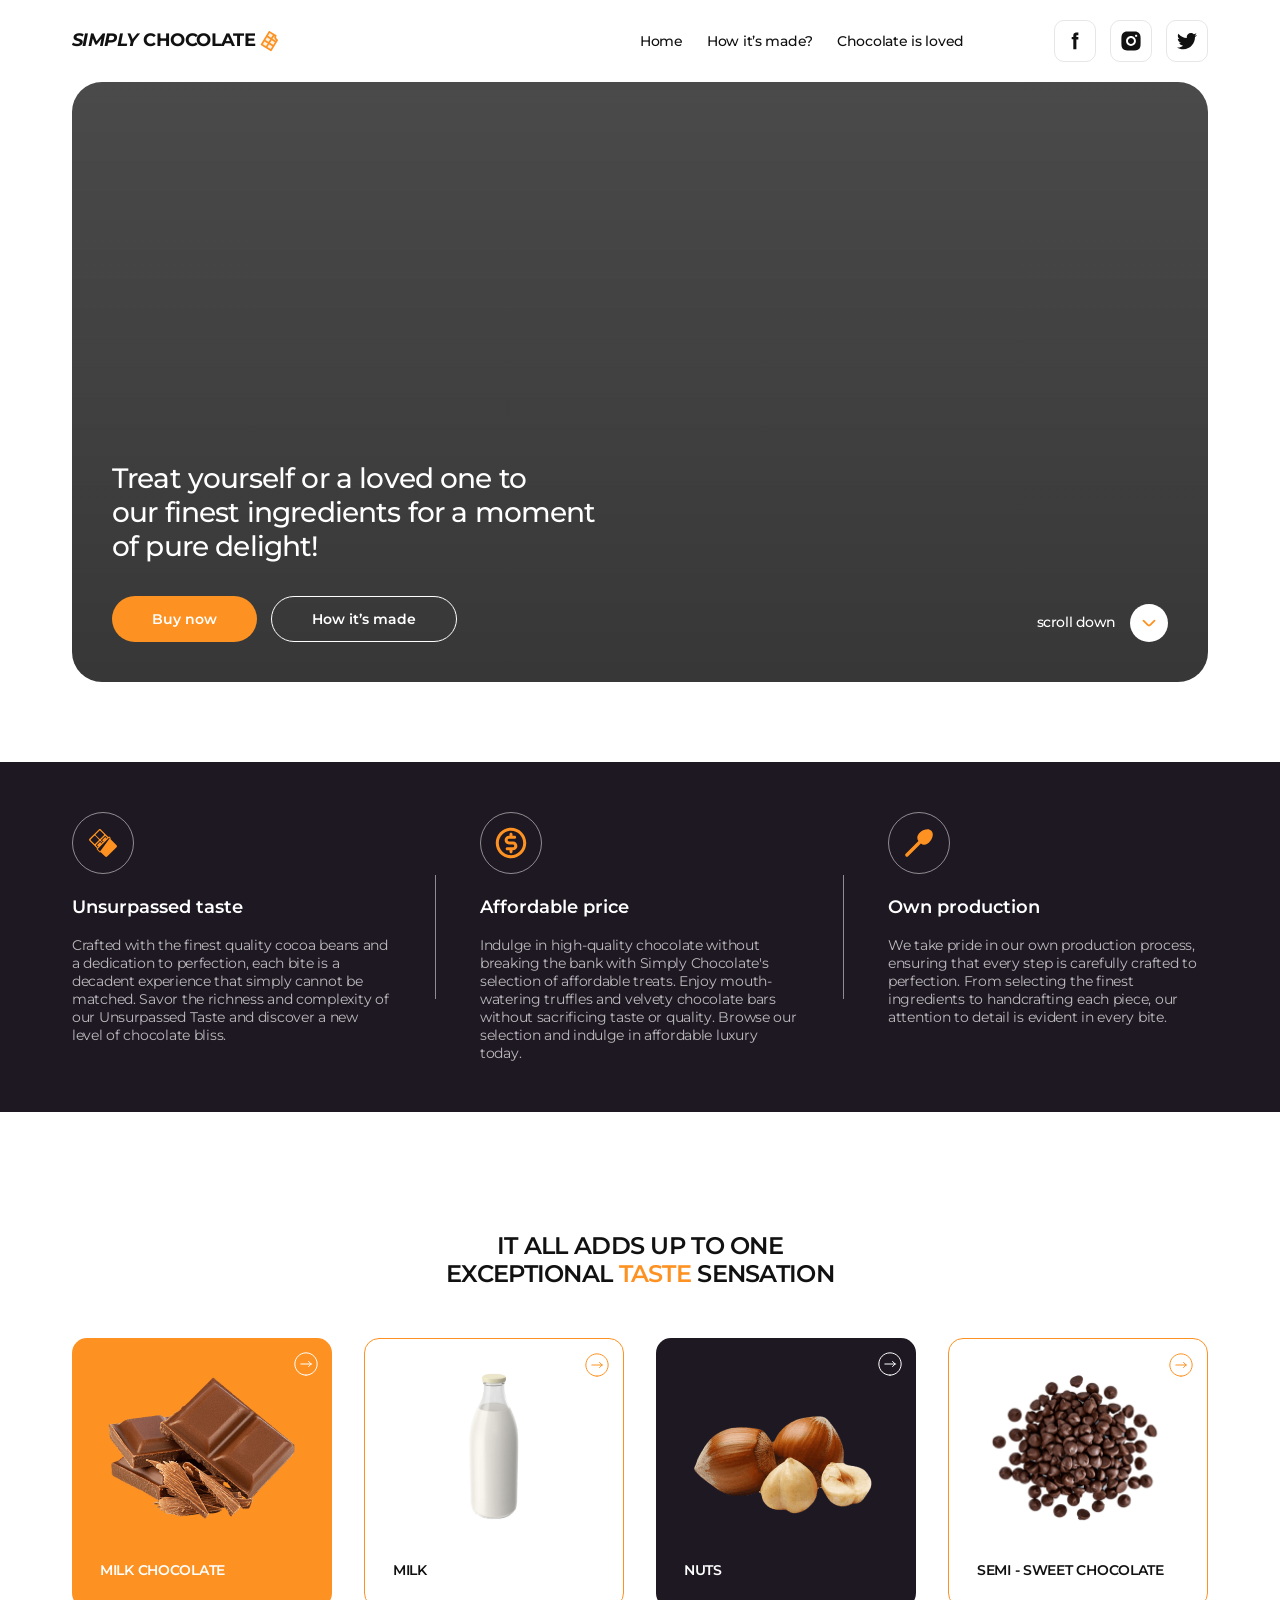
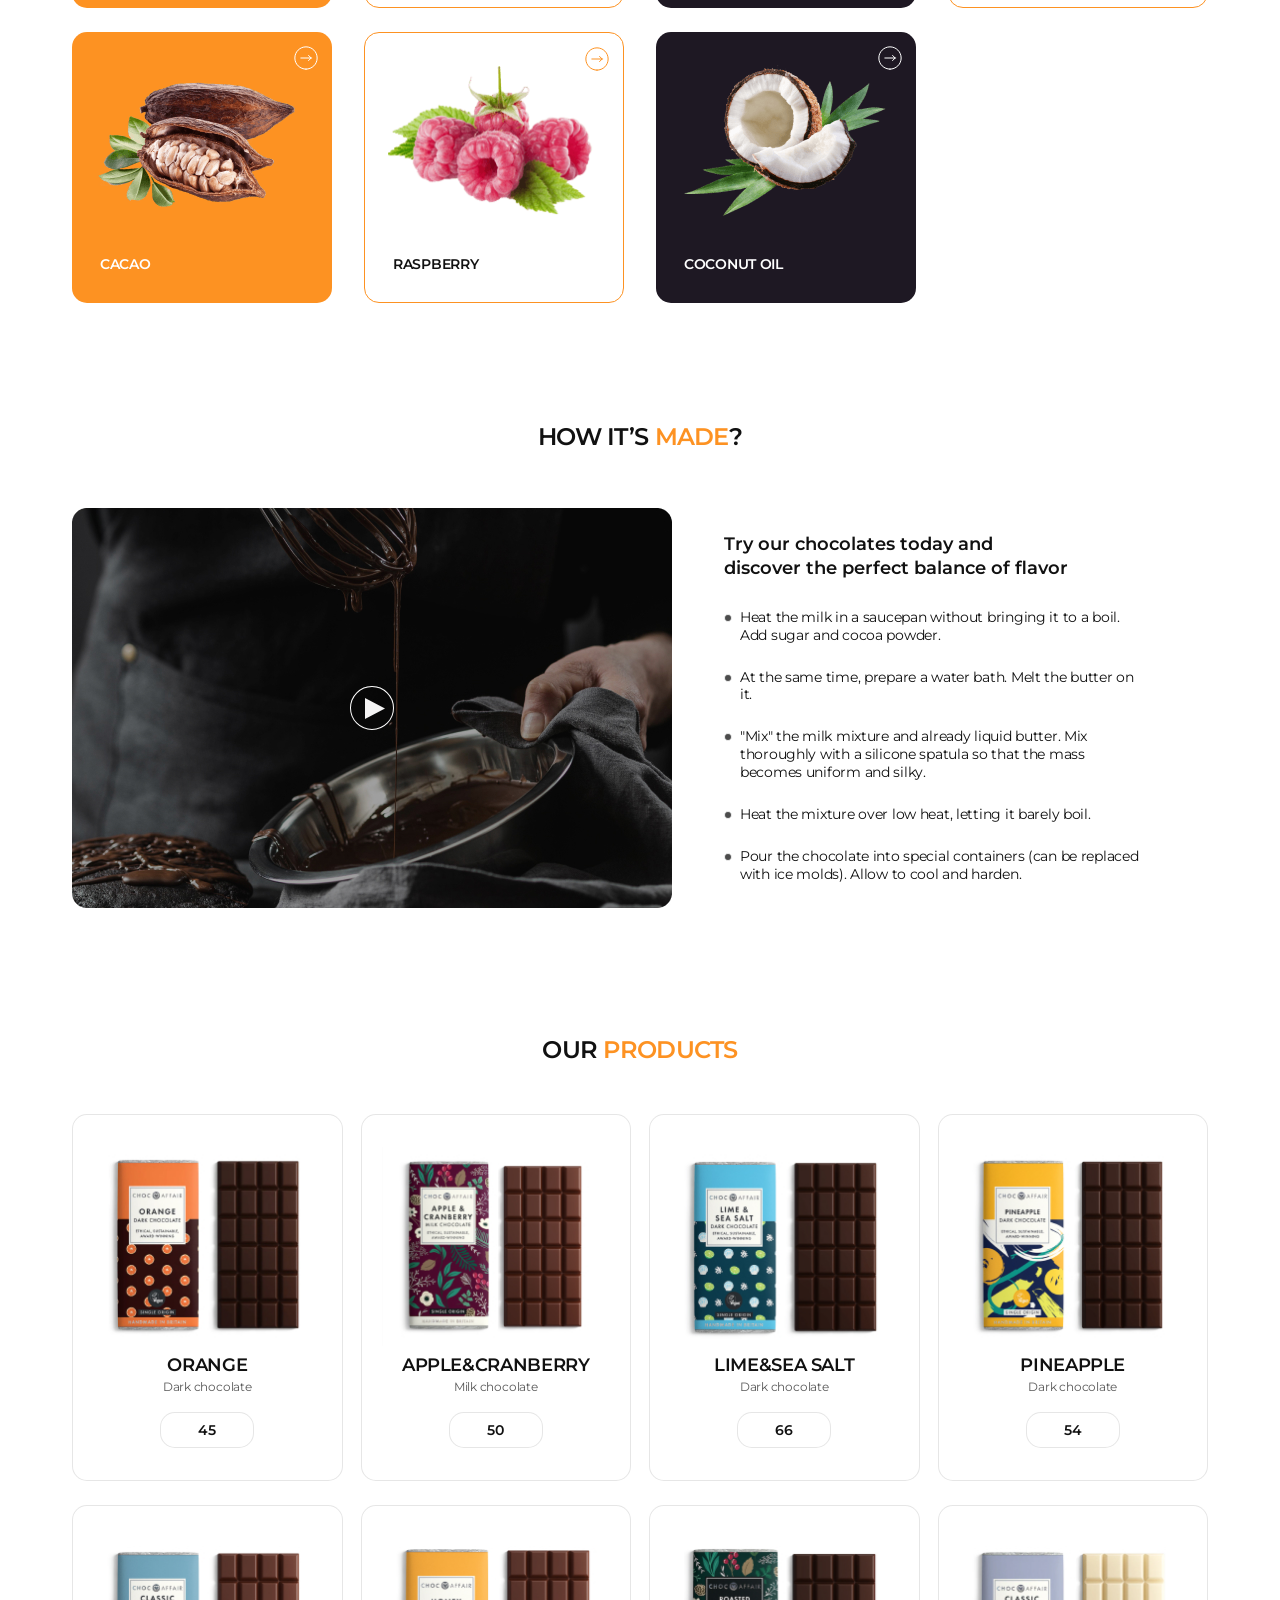
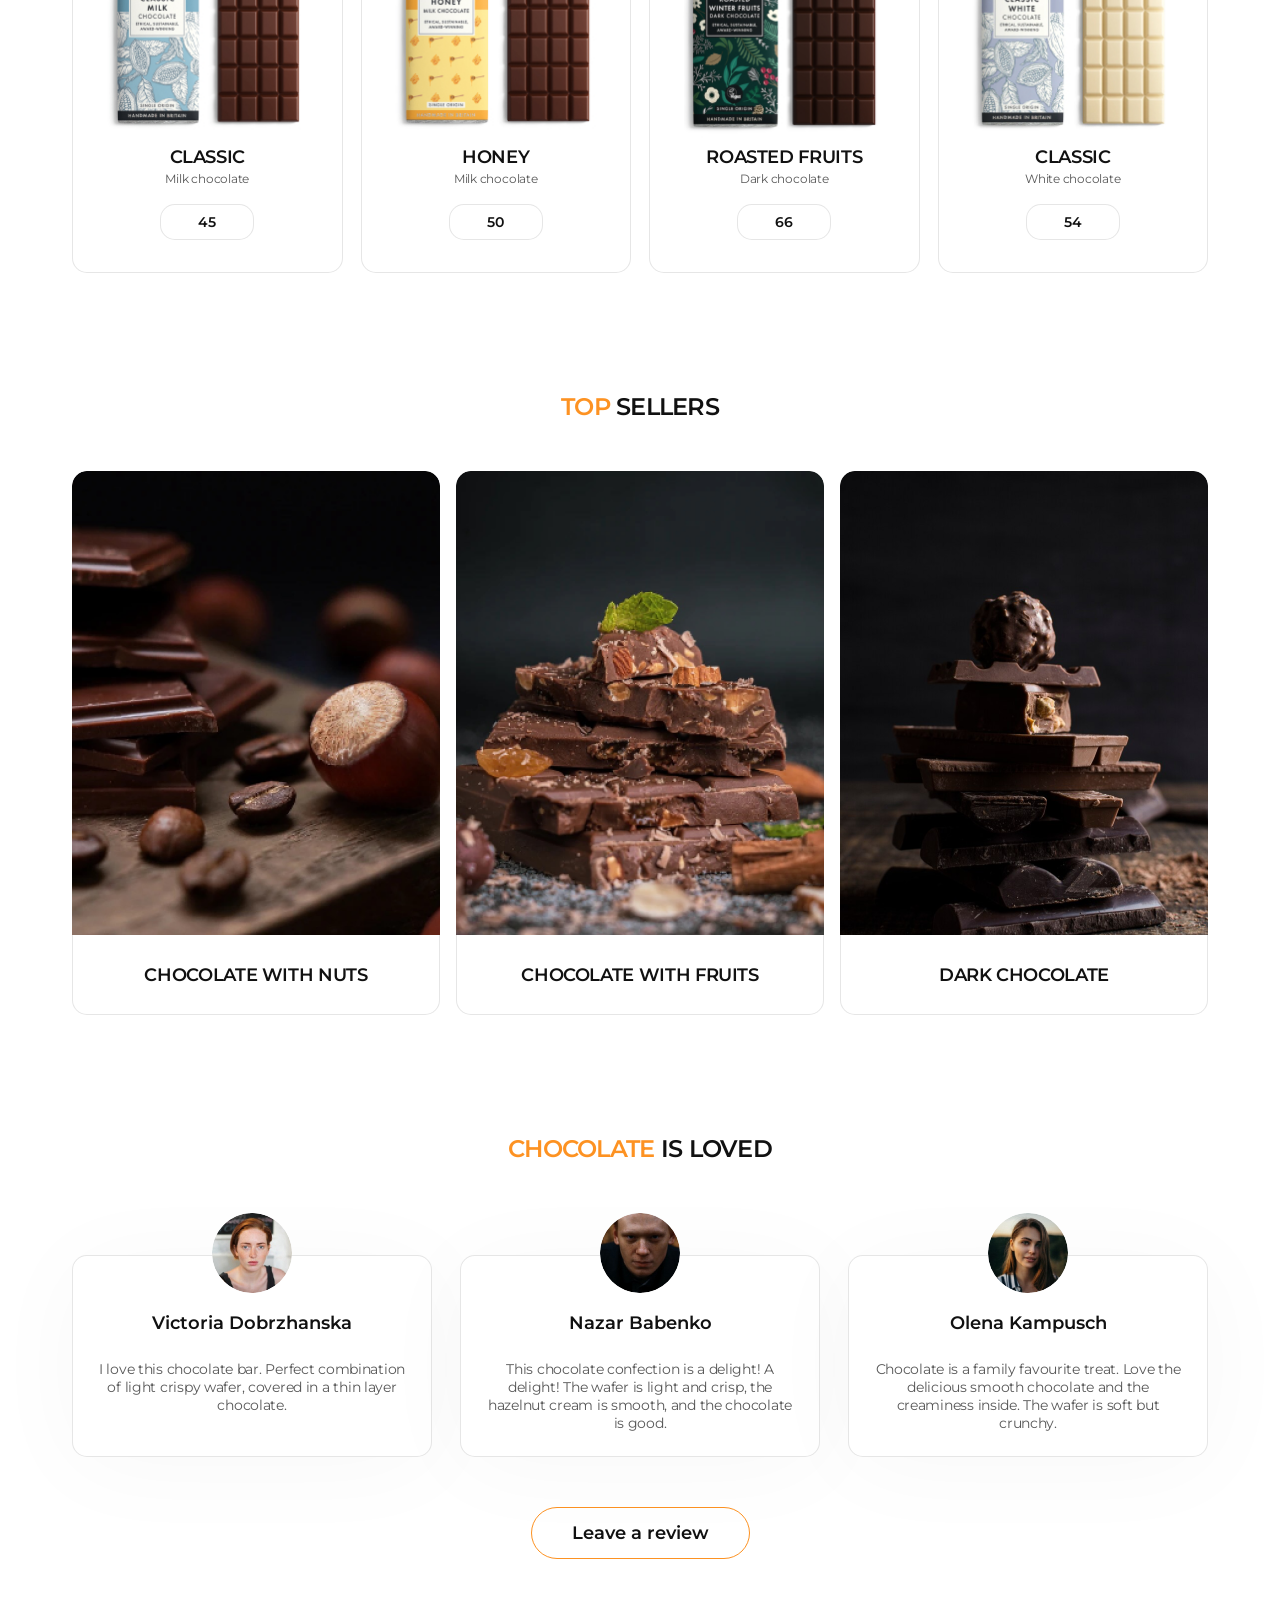
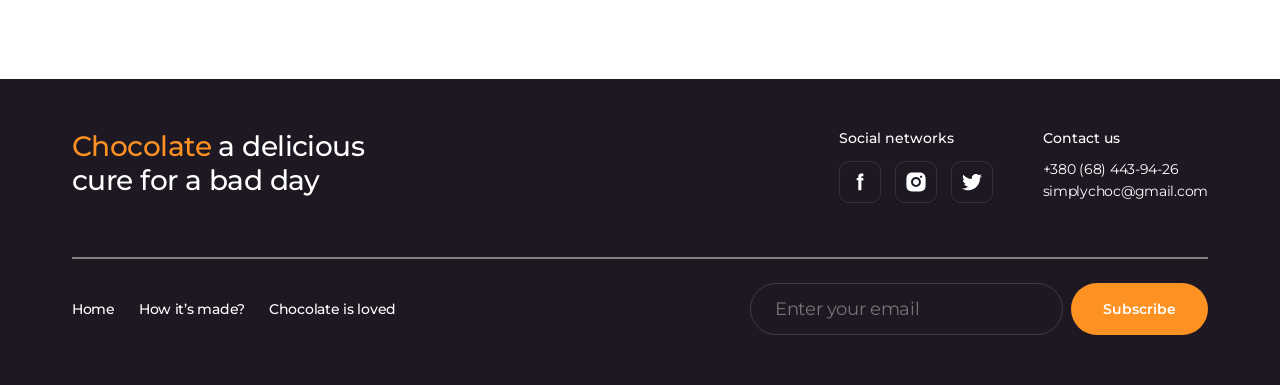
==== commit b52dbe09: "1" ====
--- a/index.html
+++ b/index.html
@@ -38,7 +38,7 @@
             </button>
             <ul class="sicial-list">
                 <li class="social-list-item">
-                    <a class="social-list-link" href=" https://www.facebook.com/?locale=uk_UA">
+                    <a class="social-list-link" href=" https://www.facebook.com/?locale=uk_UA" target="_blank">
                         <svg class="header-social-svg" width="24" height="24">
                             <use href="./image/symbol-defs.svg#icon-facebook"></use>
                         </svg>
@@ -46,7 +46,7 @@
 
                 </li>
                 <li class="social-list-item">
-                    <a class="social-list-link" href="https://www.instagram.com/">
+                    <a class="social-list-link" href="https://www.instagram.com/" target="_blank">
                         <svg class="header-social-svg" width="24" height="24">
                             <use href="./image/symbol-defs.svg#icon-instagram"></use>
                         </svg>
@@ -54,7 +54,7 @@
 
                 </li>
                 <li class="social-list-item">
-                    <a class="social-list-link" href="https://x.com/?lang=uk">
+                    <a class="social-list-link" href="https://x.com/?lang=uk" target="_blank">
                         <svg class="header-social-svg" width="24" height="24">
                             <use href="./image/symbol-defs.svg#icon-twitter"></use>
                         </svg>
@@ -283,7 +283,7 @@
                 <h2 class="title" id="made">How it’s <span class="text-orange">made</span>?</h2>
                 <div class="container-how-made">
                     <div class="container-image">
-                        <svg width="44" height="44">
+                        <svg class="play-btn-svg" width="44" height="44">
                             <use href="./image/symbol-defs.svg#icon-play"></use>
                         </svg>
                     </div>
@@ -546,7 +546,7 @@
 
                     </li>
                 </ul>
-                <button class="button-leave">Leave a review</button>
+                <button class="button-leave" type="submit">Leave a review</button>
             </div>
 
         </section>
@@ -565,7 +565,8 @@
                         <p class="footer-social-title">Social networks</p>
                         <ul class="footer-social-list">
                             <li class="social-list-item">
-                                <a class="footer-social-list-link" href="https://www.facebook.com/?locale=uk_UA">
+                                <a class="footer-social-list-link" href="https://www.facebook.com/?locale=uk_UA"
+                                    target="_blank">
                                     <svg class="footer-social-svg" width="24" height="24">
                                         <use href="./image/symbol-defs.svg#icon-facebook"></use>
                                     </svg>
@@ -573,7 +574,7 @@
 
                             </li>
                             <li class="social-list-item">
-                                <a class="footer-social-list-link" href="https://www.instagram.com/">
+                                <a class="footer-social-list-link" href="https://www.instagram.com/" target="_blank">
                                     <svg class="footer-social-svg" width="24" height="24">
                                         <use href="./image/symbol-defs.svg#icon-instagram"></use>
                                     </svg>
@@ -581,7 +582,7 @@
 
                             </li>
                             <li class="social-list-item">
-                                <a class="footer-social-list-link" href="https://x.com/?lang=uk">
+                                <a class="footer-social-list-link" href="https://x.com/?lang=uk" target="_blank">
                                     <svg class="footer-social-svg" width="24" height="24">
                                         <use href="./image/symbol-defs.svg#icon-twitter"></use>
                                     </svg></a>
@@ -616,9 +617,10 @@
                     </ul>
                     <ul>
                 </nav>
-                <form class="form-email" name="Subscribe" autocomplete="off" action="">
-                    <label for="user-email"> <input class="footer-input" type="email" name="user-email"
-                            placeholder="Enter your email" id="user-email"></label>
+                <form class="form-email" name="Subscribe" autocomplete="off">
+                    <label for="user-email">
+                        <input class="footer-input" type="email" name="user-email" placeholder="Enter your email"
+                            id="user-email"></label>
 
                     <button class="button-subscribe">Subscribe</button>
                 </form>
